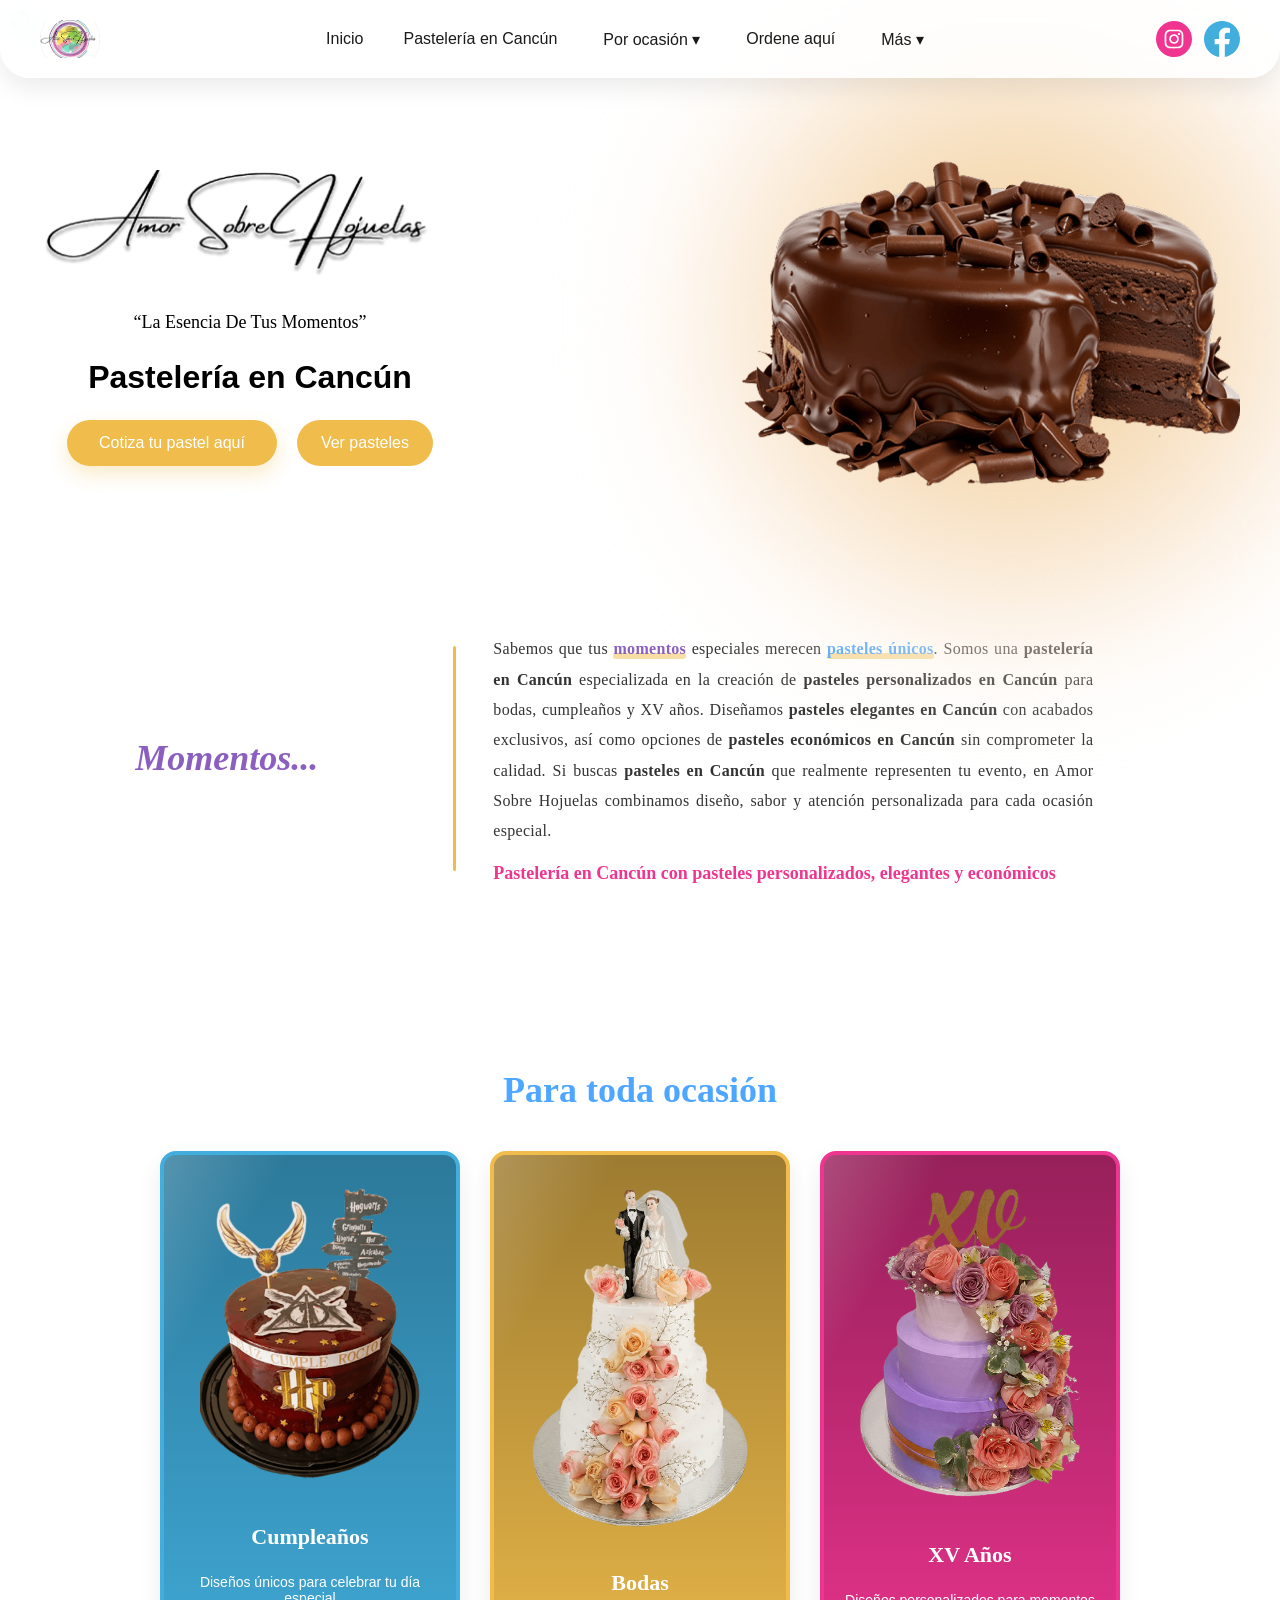
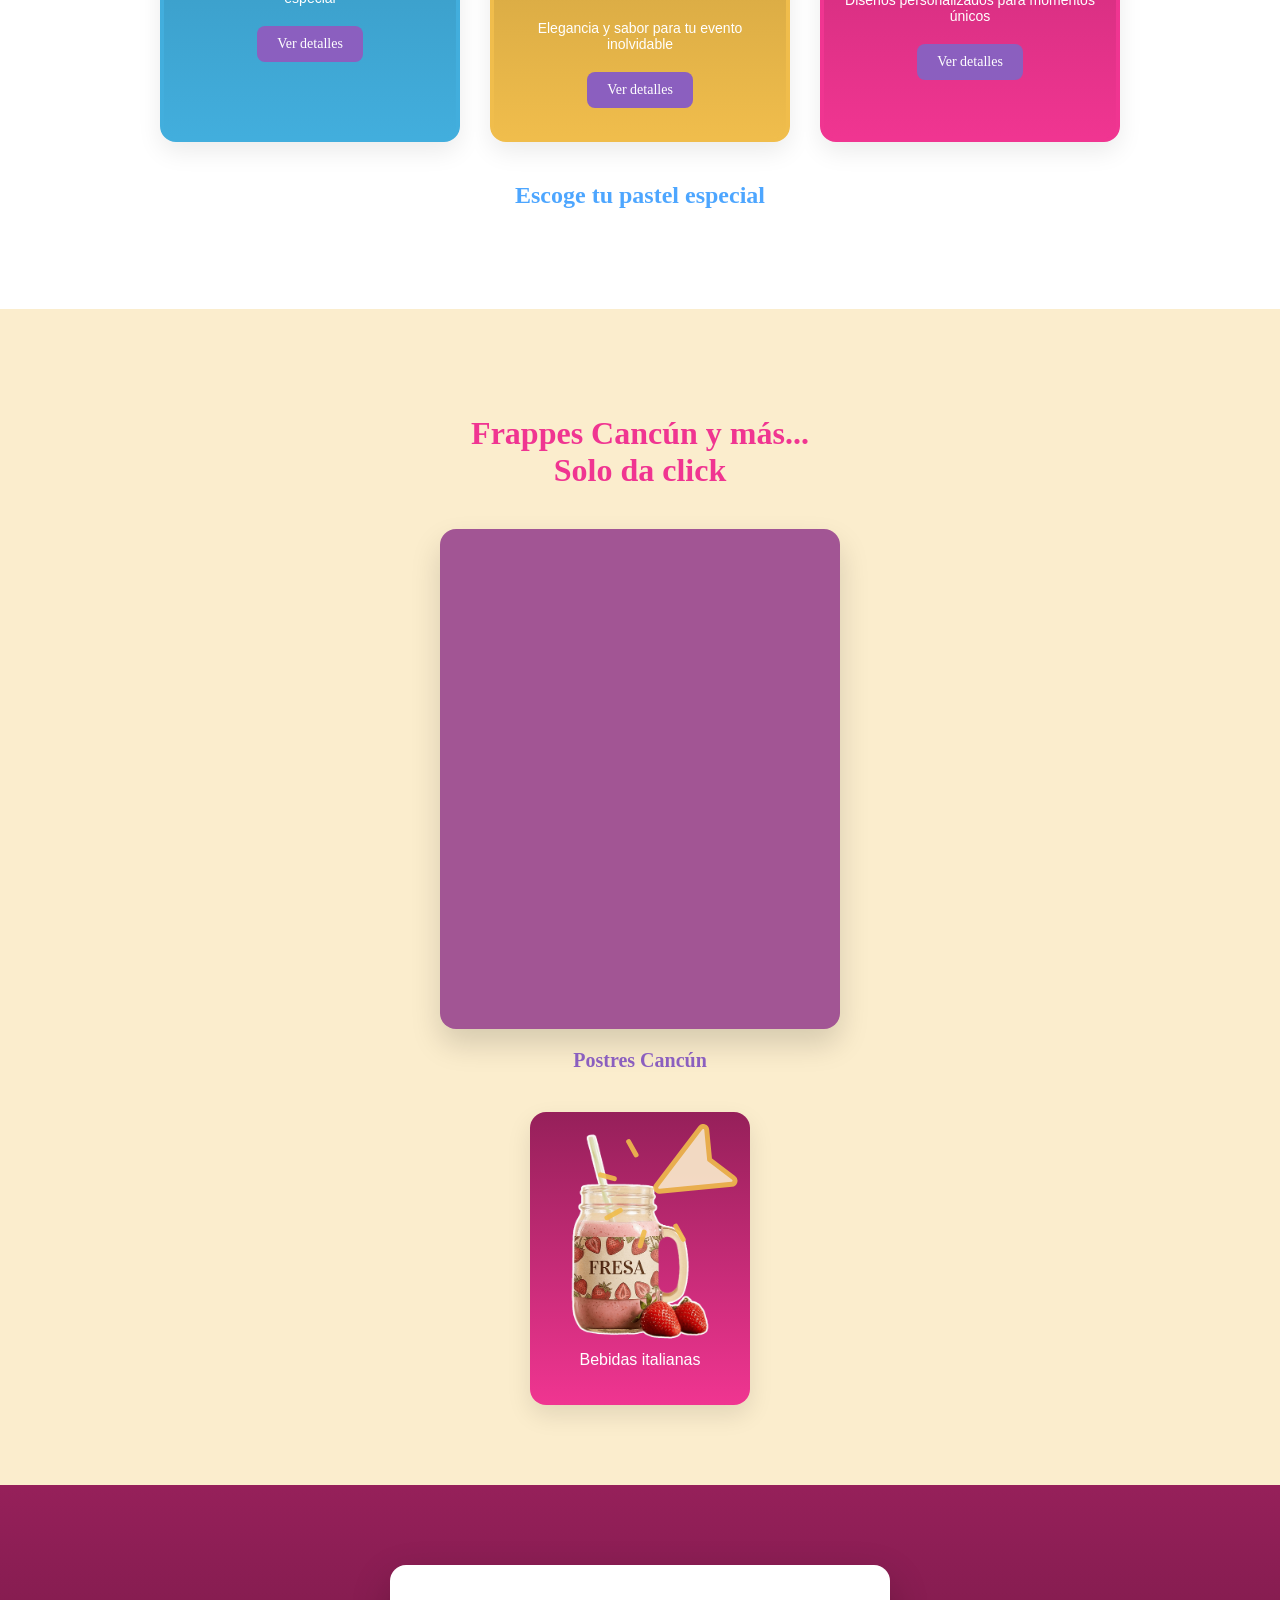
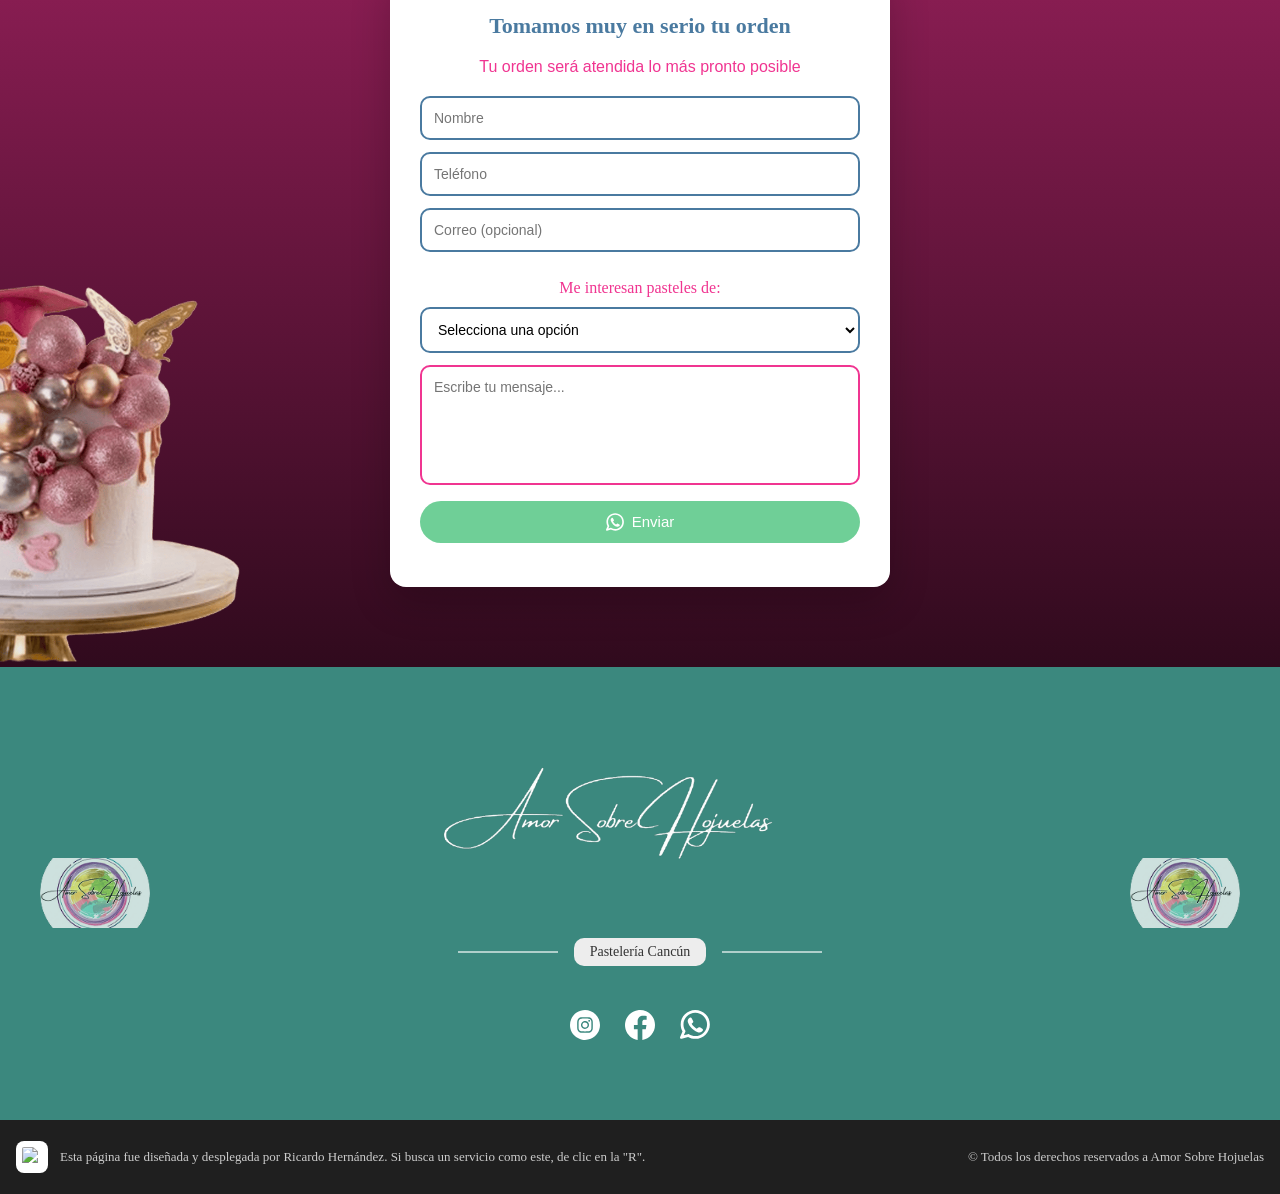
==== index.html @ a203a6f5 "mejoras SEO" ====
<!DOCTYPE html>
<html lang="es">
<head>
  <meta charset="UTF-8">
  <meta name="viewport" content="width=device-width, initial-scale=1.0">

  <!-- SEO -->
  <title>Pastelería en Cancún | Amor Sobre Hojuelas</title>
  <meta name="description" content="Pastelería en Cancún especializada en pasteles personalizados, elegantes y económicos. Ordena tu pastel por WhatsApp fácil y rápido.">

<script type="application/ld+json">
{
  "@context": "https://schema.org",
  "@type": "Bakery",
  "name": "Amor Sobre Hojuelas",
  "image": "https://pasteleriacancun.com/assets/img/logo.png",
  "url": "https://pasteleriacancun.com",
  "telephone": "+529988446518",
  "address": {
    "@type": "PostalAddress",
    "addressLocality": "Cancún",
    "addressRegion": "Quintana Roo",
    "addressCountry": "MX"
  }
}
</script>

  <meta name="keywords" content="pastelería cancún, pasteles cancún, pasteles personalizados cancún, pasteles para bodas cancún">

<meta name="author" content="Amor Sobre Hojuelas">

<meta name="viewport" content="width=device-width, initial-scale=1.0">

  <!-- Open Graph -->
  <meta property="og:title" content="Pastelería en Cancún | Amor Sobre Hojuelas">
  <meta property="og:description" content="Pasteles personalizados en Cancún para cualquier ocasión.">
  <meta property="og:image" content="https://pasteleriacancun.com/assets/img/pastelChocolateHero.png">
  <meta property="og:type" content="website">

  <!-- Favicon -->
<!-- FAVICON PRO SEO -->

<link rel="icon" href="/favicon_io/favicon.ico" sizes="any">

<link rel="icon" type="image/png" sizes="32x32" href="/favicon_io/favicon-32x32.png">
<link rel="icon" type="image/png" sizes="16x16" href="/favicon_io/favicon-16x16.png">

<link rel="apple-touch-icon" sizes="180x180" href="/favicon_io/apple-touch-icon.png">

<link rel="manifest" href="/favicon_io/site.webmanifest">

<!-- EXTRA COMPATIBILIDAD -->
<link rel="shortcut icon" href="/favicon_io/favicon.ico">

  <!-- CSS -->
  <link rel="stylesheet" href="css/main.css">

</head>

<body>

<header class="navbar">

  <div class="nav-container">

    <!-- Logo -->
    <div class="logo">
      <a href="index.html">
        <img src="assets/img/logo.png" alt="Pastelería Amor Sobre Hojuelas">
      </a>
    </div>

    <!-- Links -->
    <nav class="nav-links">

      <a href="index.html">Inicio</a>

      <!-- 🔥 NUEVO LINK SEO -->
      <a href="/pasteleria-cancun.html" class="seo-link">
        Pastelería en Cancún
      </a>

      <!-- Dropdown 1 -->
      <div class="dropdown">
        <button class="dropdown-toggle">Por ocasión ▾</button>

        <div class="dropdown-menu">
          <a href="/bodas.html">Boda</a>
          <a href="/cumpleaños.html">Cumpleaños</a>
          <a href="/xv.html">XV años</a>
        </div>
      </div>

      <a href="index.html#contacto">Ordene aquí</a>

      <!-- Dropdown 2 -->
      <div class="dropdown">
        <button class="dropdown-toggle">Más ▾</button>

        <div class="dropdown-menu">
          <a href="/postres.html">Postres</a>
          <a href="/bebidas.html">Bebidas italianas</a>
        </div>
      </div>

    </nav>

    <!-- Redes -->
    <div class="social">
      <img src="assets/icons/instagram.svg" alt="Instagram">
      <a href="https://www.facebook.com/pastelesamorsobrehojuelas/">
        <img src="assets/icons/facebook.svg" alt="Facebook">
      </a>
    </div>

    <!-- Botón hamburguesa -->
    <div class="menu-toggle">
      <img src="assets/icons/hamburguer.svg" alt="Menú">
    </div>

  </div>

</header>

<!--SECCION HERO-->

<!-- SECCION HERO -->

<section class="hero">

  <div class="hero-container">

    <!-- TEXTO -->
    <div class="hero-text animate-text">

      <img 
        src="assets/img/titulo.png" 
        alt="Amor Sobre Hojuelas" 
        class="hero-logo"
      >

      <p class="hero-quote">“La Esencia De Tus Momentos”</p>

      <h1>Pastelería en Cancún</h1>

      <div class="hero-buttons animate-buttons">
        <a href="#contacto" class="btn primary">Cotiza tu pastel aquí</a>
        <a href="#ocasiones" class="btn secondary">Ver pasteles</a>
      </div>

      

    </div>

    <!-- IMAGEN -->
    <div class="hero-image">

      <!-- GLOW -->
      <div class="cake-glow animate-glow"></div>

      <!-- PASTEL -->
      <img 
        src="assets/img/pastelChocolateHero.png" 
        alt="Pastel de chocolate personalizado en Cancún"
        class="animate-cake"
      >

    </div>

  </div>

</section>


<!-- SECCION MOMENTOS -->
<section class="momentos">

  <div class="momentos-container">

    <!-- IZQUIERDA -->
    <div class="momentos-left">
      <h2 class="momentos-title">Momentos...</h2>
    </div>

    <div class="momentos-divider"></div>

    <!-- DERECHA -->
<div class="momentos-right">

  <p class="momentos-text">
    Sabemos que tus 
    <span class="highlight purple">momentos</span> 
    especiales merecen 
    <span class="highlight blue">pasteles únicos</span>.

    Somos una <strong>pastelería en Cancún</strong> especializada en la creación de 
    <strong>pasteles personalizados en Cancún</strong> para bodas, cumpleaños y XV años. 
    Diseñamos <strong>pasteles elegantes en Cancún</strong> con acabados exclusivos, así como 
    opciones de <strong>pasteles económicos en Cancún</strong> sin comprometer la calidad.

    Si buscas <strong>pasteles en Cancún</strong> que realmente representen tu evento, 
    en Amor Sobre Hojuelas combinamos diseño, sabor y atención personalizada 
    para cada ocasión especial.
  </p>

  <!-- 🔥 SEO FUERTE -->
  <h2 class="seo-h2">
    Pastelería en Cancún con pasteles personalizados, elegantes y económicos
  </h2>

  <!-- 🔥 SEO OCULTO (refuerzo semántico) -->
  <h2 class="seo-hidden">
    Pasteles en Cancún, pastelería en Cancún, pasteles personalizados Cancún, pasteles elegantes Cancún, pasteles económicos Cancún
  </h2>

</div>

  </div>

</section>

<!--CARDS OCASIONES-->

<section class="ocasiones" id="ocasiones">

  <div class="ocasiones-container">

    <h2 class="ocasiones-title reveal">
      Para toda ocasión
    </h2>

    <div class="ocasiones-cards">

      <!-- CUMPLEAÑOS -->
      <div class="card card-cumple reveal"
           onclick="location.href='/cumpleaños.html'">

        <img src="assets/img/cumpleaños_portada (1).png" alt="Pasteles de cumpleaños en Cancún">

        <h3>Cumpleaños</h3>

        <p>
          Diseños únicos para celebrar tu día especial
          <span class="seo-hidden">Pasteles de cumpleaños en Cancún</span>
        </p>

        <a href="/cumpleaños.html" class="btn-card">Ver detalles</a>
      </div>

      <!-- BODAS -->
      <div class="card card-bodas reveal"
           onclick="location.href='/bodas.html'">

        <img src="assets/img/bodas_portada (1).png" alt="Pasteles de bodas en Cancún">

        <h3>Bodas</h3>

        <p>
          Elegancia y sabor para tu evento inolvidable
          <span class="seo-hidden">Pasteles de bodas en Cancún</span>
        </p>

        <a href="/bodas.html" class="btn-card">Ver detalles</a>
      </div>

      <!-- XV -->
      <div class="card card-xv reveal"
           onclick="location.href='/xv.html'">

        <img src="assets/img/xvaños_portada (1).png" alt="Pasteles de XV años en Cancún">

        <h3>XV Años</h3>

        <p>
          Diseños personalizados para momentos únicos
          <span class="seo-hidden">Pasteles de XV años en Cancún</span>
        </p>

        <a href="/xv.html" class="btn-card">Ver detalles</a>
      </div>

    </div>

    <h2 class="ocasiones-bottom reveal">
      Escoge tu pastel especial
    </h2>

  </div>

</section>

<!--VIDEO FRAPPE Y BOTON BEBIDAS-->

<section class="frappes">

  <div class="frappes-container">

    <!-- TITULO -->
    <h2 class="frappes-title reveal">
      Frappes Cancún y más... <br>
      <span>Solo da click</span>
    </h2>

    <div class="frappes-content">

      <!-- VIDEO -->
     <div class="frappes-video reveal" 
     onclick="window.open('https://wa.me/529988446518?text=Hola,%20me%20gustaría%20saber%20el%20precio%20y%20la%20variedad%20de%20frappes','_blank')">

  <video 
    src="assets/video/frappe.mp4" 
    muted 
    loop 
    autoplay 
    playsinline
  ></video>

</div>

        <!-- ICON CLICK -->
        <img src="assets/icons/click1.svg" class="video-icon" alt="click">

      </div>

      <!-- LADO DERECHO -->
      <div class="frappes-side">

        <h3 class="frappes-subtitle reveal">
          Postres Cancún
        </h3>

        <!-- CARD BEBIDA -->
        <a href="bebidas.html" class="frappes-card reveal">

          <img src="assets/img/fresa 1 (1).png" alt="Bebidas italianas en Cancún">

          <p>Bebidas italianas</p>

          <!-- ICON -->
          <img src="assets/icons/click2.svg" class="card-icon" alt="click">

        </a>

      </div>

    </div>

  </div>

</section>

<!-- FORMULARIO DE CONTACTO -->

<section class="contacto" id="contacto">

  <img src="assets/img/pastelFormulario.png" class="contacto-bg-left" alt="">

  <div class="contacto-container">

    <h2 class="contacto-title">
      Tomamos muy en serio tu orden
    </h2>

    <p class="contacto-sub">
      Tu orden será atendida lo más pronto posible
    </p>

    <form id="formulario">

      <input type="text" id="nombre" placeholder="Nombre" required>
      <input type="tel" id="telefono" placeholder="Teléfono" required>
      <input type="email" id="correo" placeholder="Correo (opcional)">

      <p class="form-label">Me interesan pasteles de:</p>

      <!-- 🔥 COMBOBOX -->
      <select id="tipo" class="select-tipo" required>
        <option value="">Selecciona una opción</option>
        <option value="Bodas">Bodas</option>
        <option value="Cumpleaños">Cumpleaños</option>
        <option value="XV años">XV años</option>
        <option value="Otros">Otros</option>
      </select>

      <textarea id="mensaje" placeholder="Escribe tu mensaje..."></textarea>

      <!-- BOTON -->
      <button type="button" class="btn-whatsapp" onclick="enviarWhatsApp()">
        <img src="assets/icons/whatsapp.svg" alt="">
        <span class="btn-text">Enviar</span>
      </button>

      <p id="form-status" class="form-status"></p>

    </form>

  </div>

</section>
<footer class="footer">

  <div class="footer-container">

    <!-- LOGO IZQUIERDA -->
    <img src="assets/img/logo.png" class="footer-logo left" alt="logo">

    <!-- CENTRO -->
    <div class="footer-center">

      <!-- LOGO TEXTO -->
      <img src="assets/img/logofooter (1).png" class="footer-brand" alt="Amor Sobre Hojuelas">

      <!-- DIVIDER -->
      <div class="footer-divider">
        <span></span>
        <p>Pastelería Cancún</p>
        <span></span>
      </div>

      <!-- REDES -->
      <div class="footer-social">

        <a href="#">
          <img src="assets/icons/instagram_footer.svg" alt="Instagram">
        </a>

         <a href="https://www.facebook.com/pastelesamorsobrehojuelas/">
          <img src="assets/icons/facebook_footer.svg" alt="Facebook">
        </a>

        <a href="#">
          <img src="assets/icons/whatsapp.svg" alt="WhatsApp">
        </a>

      </div>

    </div>

    <!-- LOGO DERECHA -->
    <img src="assets/img/logo.png" class="footer-logo right" alt="logo">

  </div>

  <!-- BOTTOM -->
  <div class="footer-bottom">

    <a href="https://ricardo-c-v.netlify.app/" class="footer-copy-left">

      <!-- SVG R -->
      <img src="assets/icons/r.svg" class="footer-r" alt="R">

      <p>
        Esta página fue diseñada y desplegada por Ricardo Hernández.
        Si busca un servicio como este, de clic en la "R".
      </p>

    </a>

    <p class="footer-copy-right">
      © Todos los derechos reservados a Amor Sobre Hojuelas
    </p>

  </div>

</footer>




<script src="js/main.js"></script>
</body>
</html>
---- css/main.css ----
@import url("navbar.css");
@import url("hero.css");
@import url("global.css");
@import url("momentos.css");
@import url("ocasiones.css");
@import url("frappes.css");
@import url("formulario.css");
@import url("footer.css");
@import url("bodas.css");
@import url("bodasinfo.css");
@import url("bodas_galeria.css");
@import url("bebidas.css");
@import url("fresa.css");
@import url("maracuya.css");
@import url("manzana.css");
@import url("frutos_rojos.css");
@import url("postres.css");
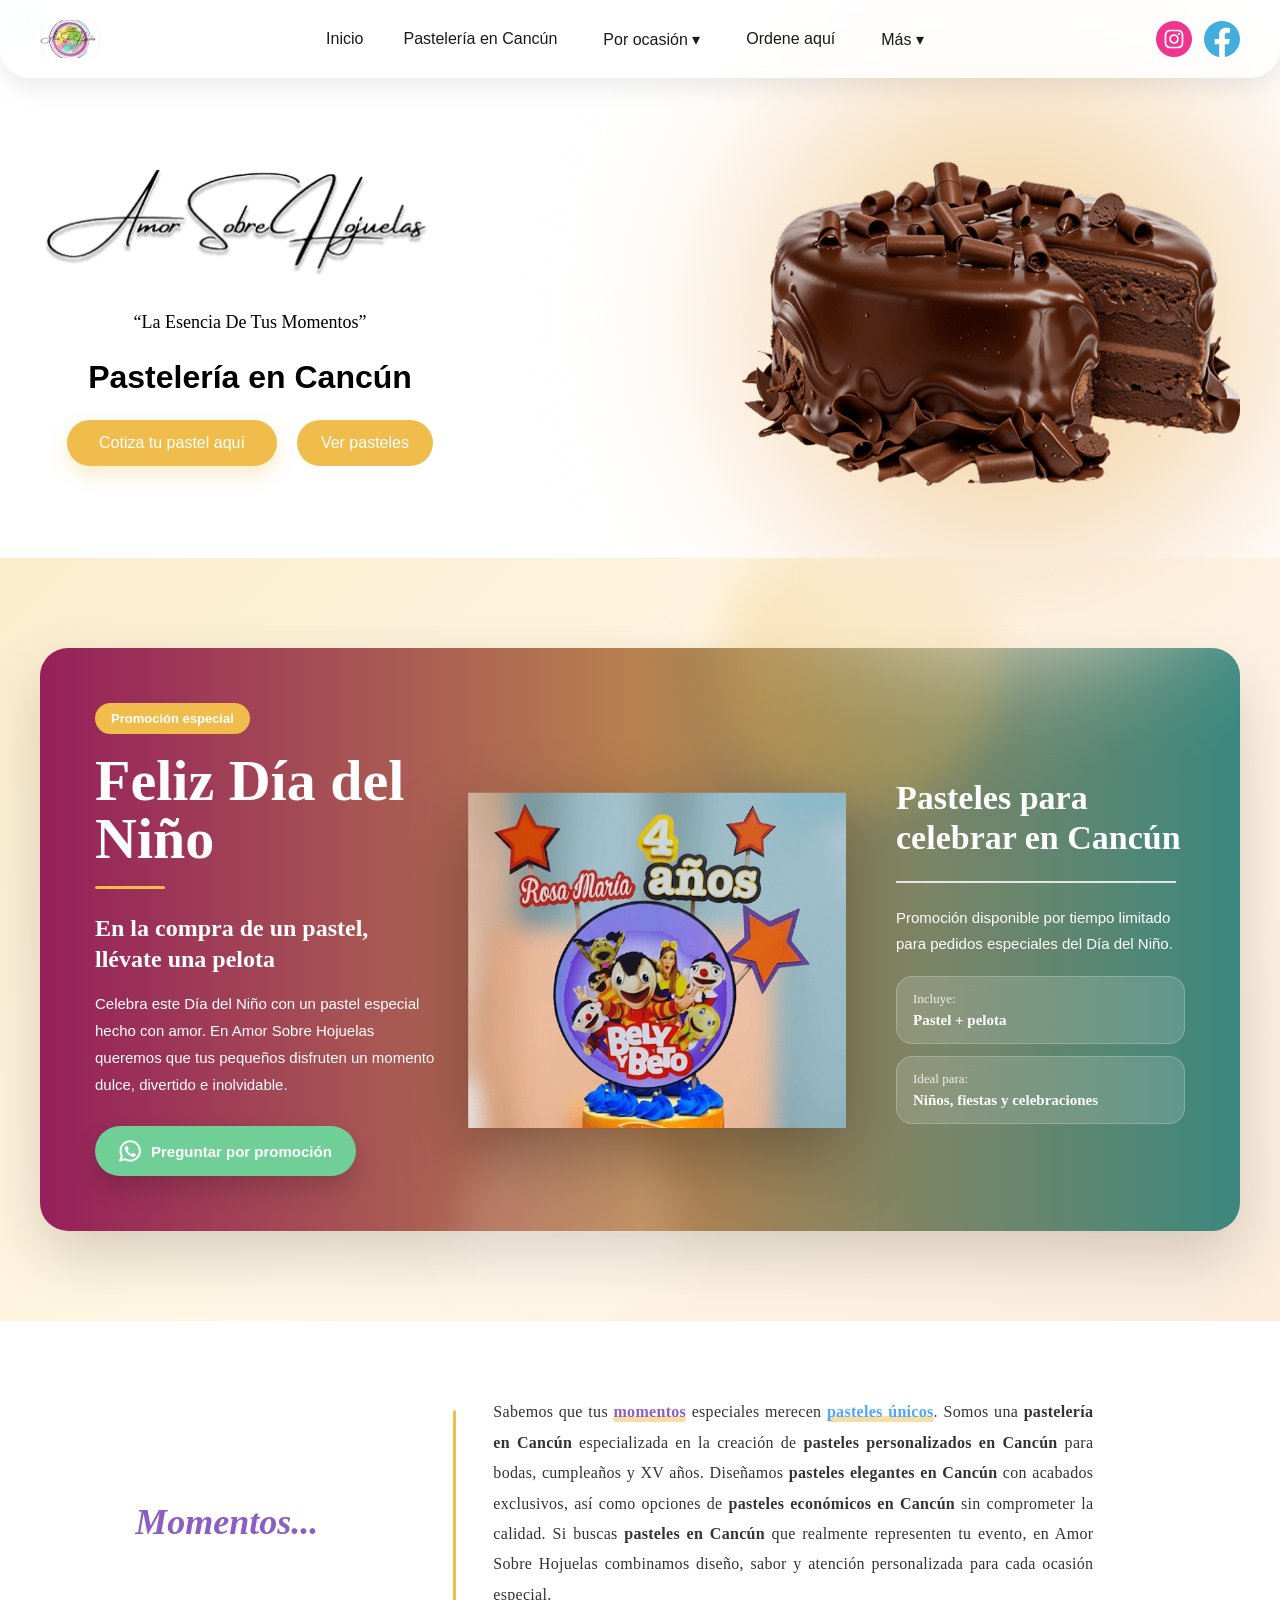
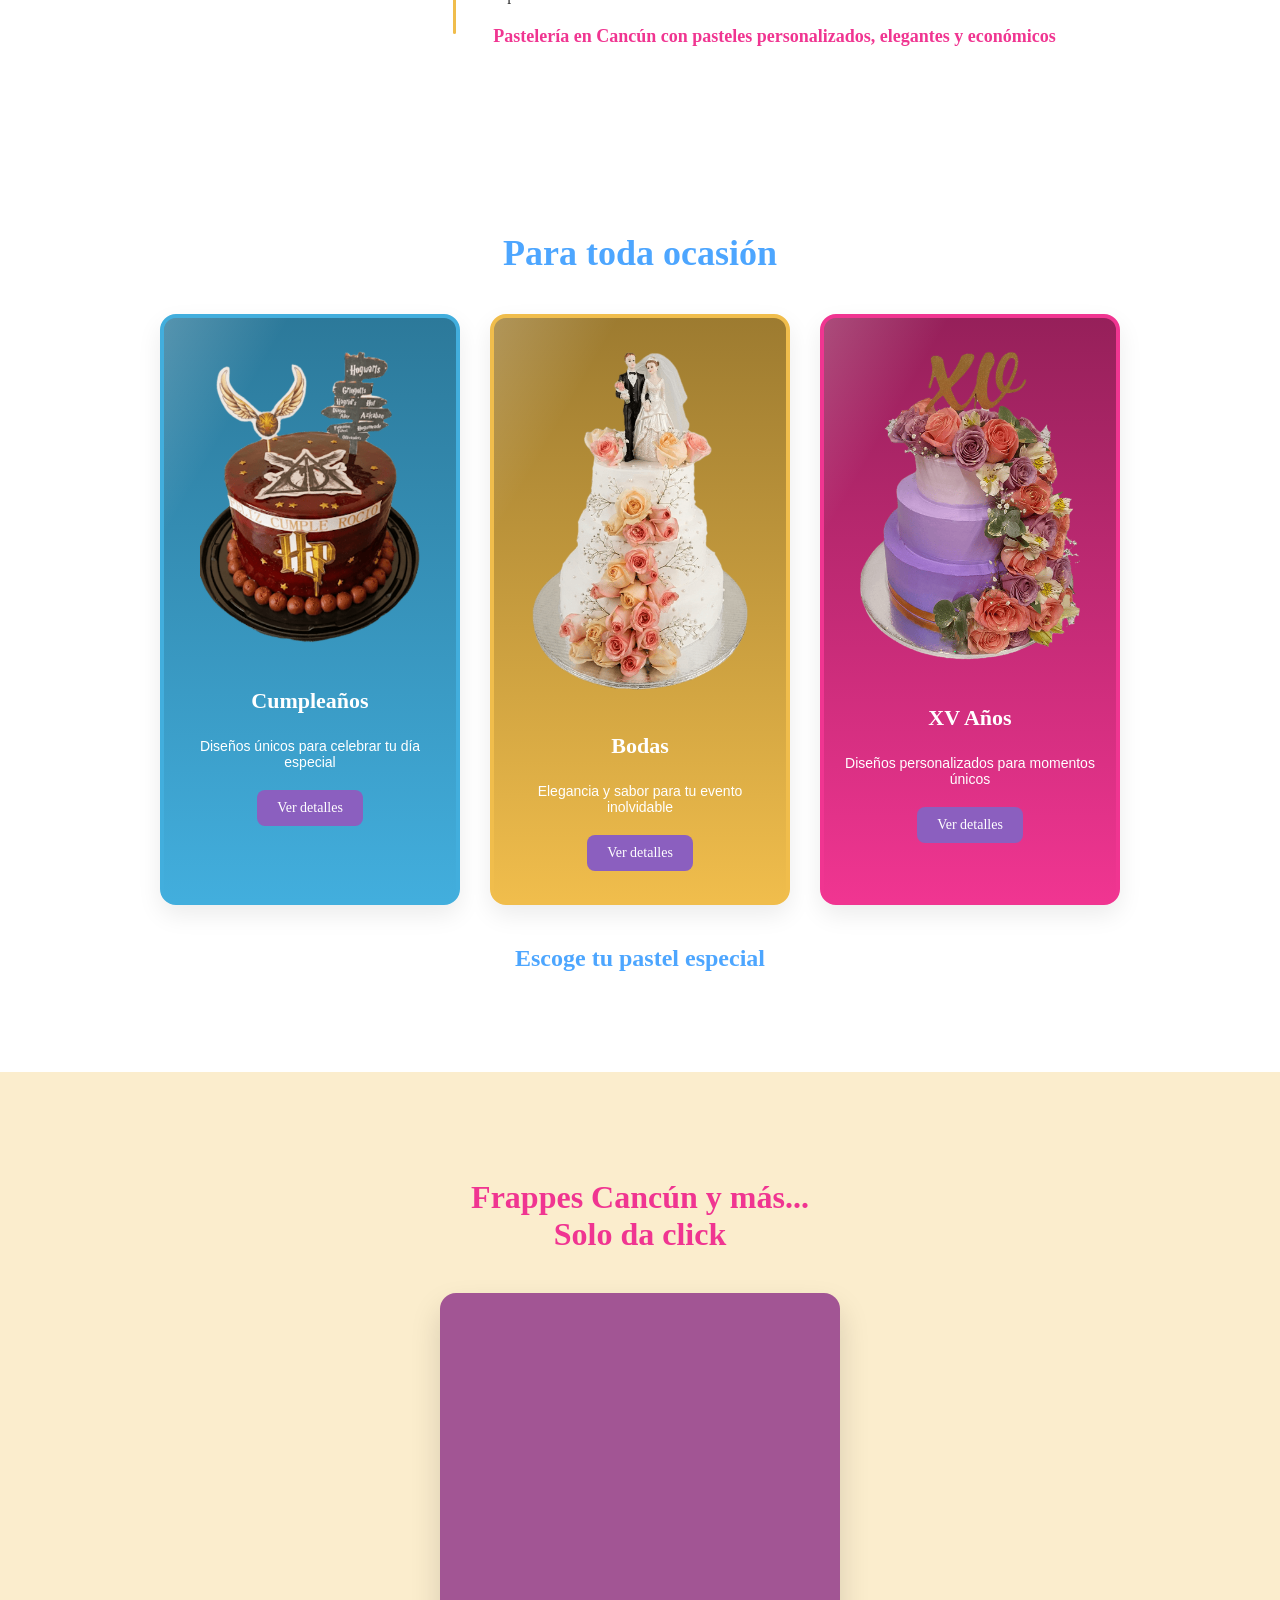
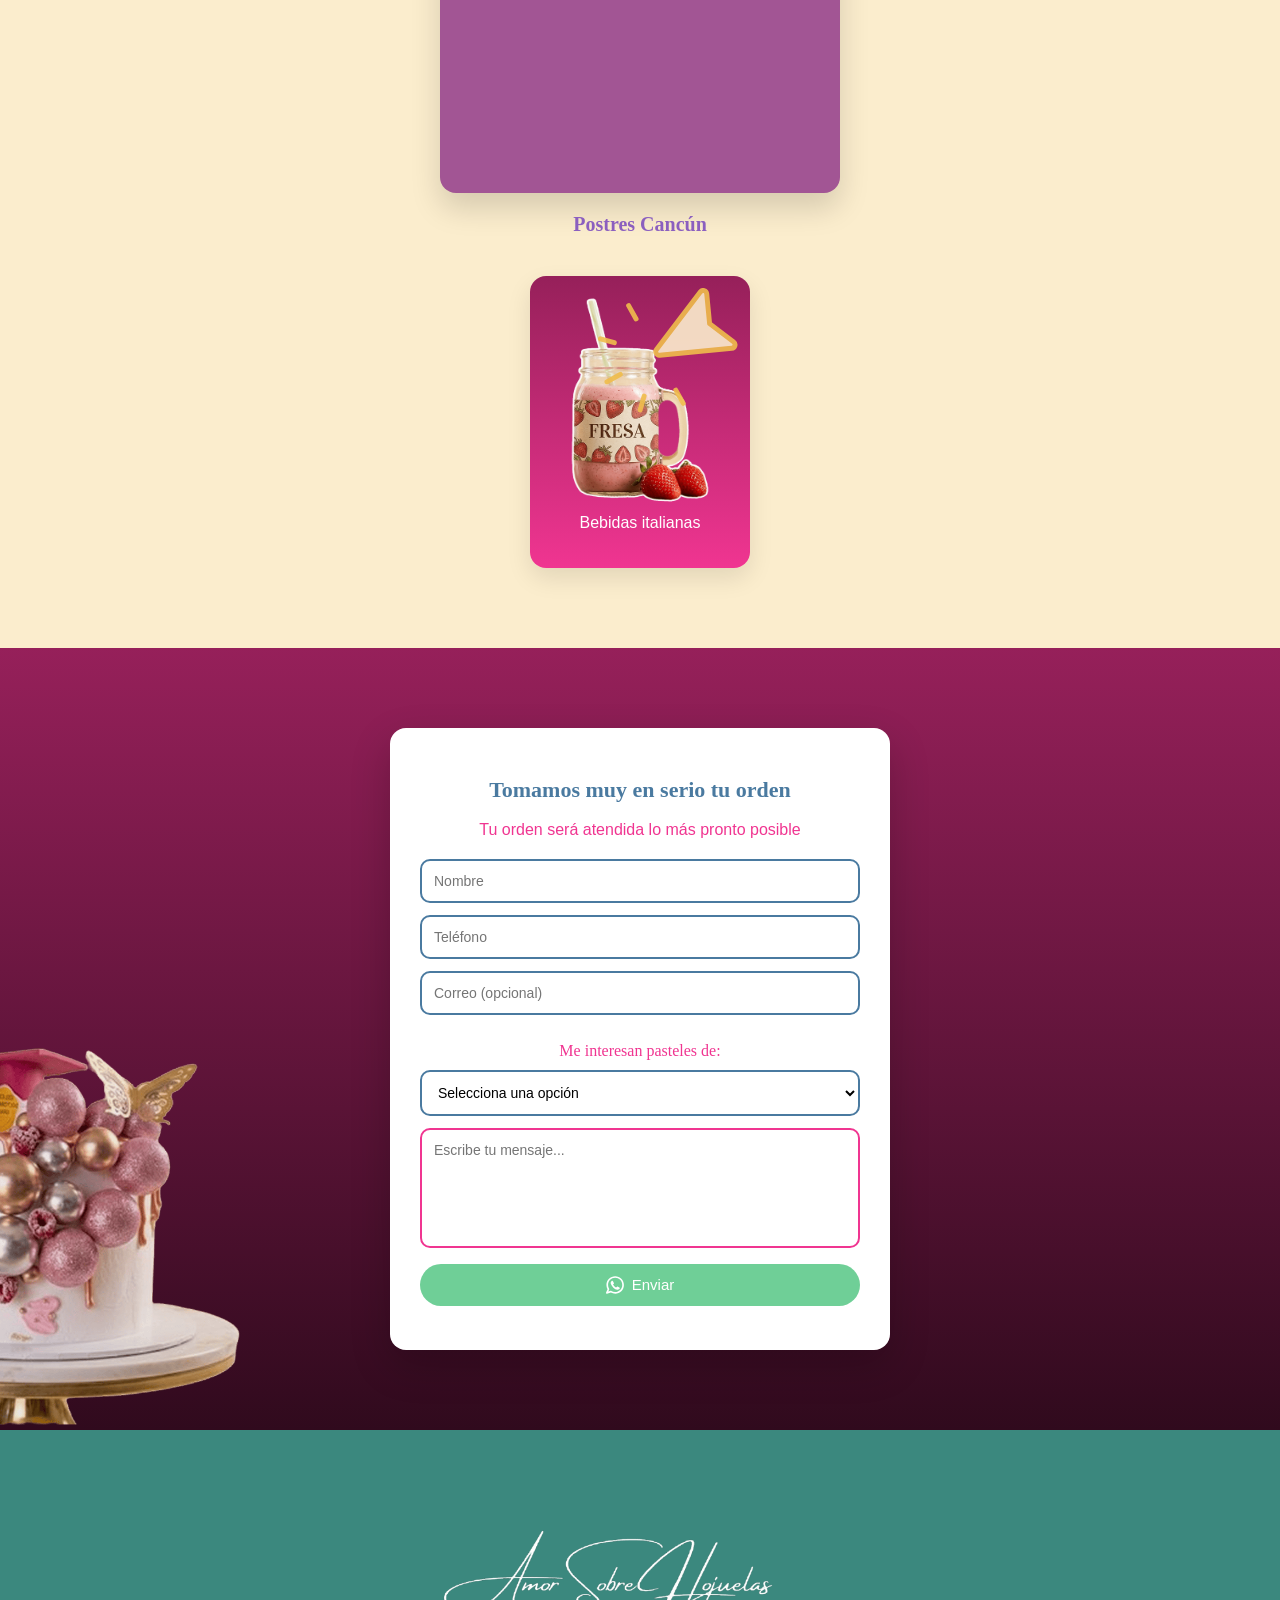
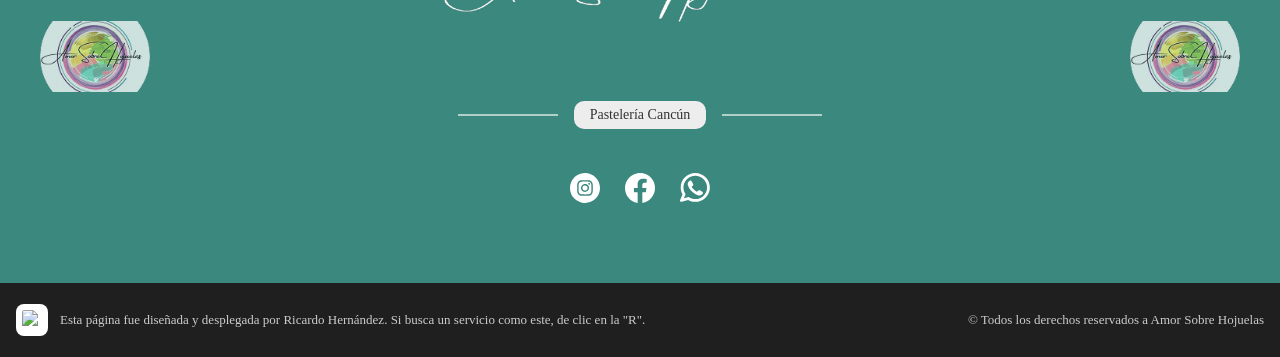
==== commit ab81dad5: "dia del niño" ====
--- a/index.html
+++ b/index.html
@@ -1,8 +1,19 @@
 <!DOCTYPE html>
 <html lang="es">
 <head>
+
   <meta charset="UTF-8">
   <meta name="viewport" content="width=device-width, initial-scale=1.0">
+
+  <!-- Google tag (gtag.js) -->
+<script async src="https://www.googletagmanager.com/gtag/js?id=AW-18062191485"></script>
+<script>
+  window.dataLayer = window.dataLayer || [];
+  function gtag(){dataLayer.push(arguments);}
+  gtag('js', new Date());
+
+  gtag('config', 'AW-18062191485');
+</script>
 
   <!-- SEO -->
   <title>Pastelería en Cancún | Amor Sobre Hojuelas</title>
@@ -171,6 +182,78 @@
 
 </section>
 
+<!-- SECCION DIA DEL NIÑO -->
+<section class="promo-nino">
+
+  <div class="promo-nino-container">
+
+    <!-- TEXTO IZQUIERDA -->
+    <div class="promo-nino-text">
+
+      <span class="promo-tag">Promoción especial</span>
+
+      <h2>
+        Feliz Día del Niño
+      </h2>
+
+      <div class="promo-line"></div>
+
+      <h3>
+        En la compra de un pastel, llévate una pelota
+      </h3>
+
+      <p>
+        Celebra este Día del Niño con un pastel especial hecho con amor. 
+        En Amor Sobre Hojuelas queremos que tus pequeños disfruten un momento dulce, 
+        divertido e inolvidable.
+      </p>
+
+      <a 
+        href="https://wa.me/529988446518?text=Hola%2C%20me%20interesa%20la%20promoci%C3%B3n%20del%20D%C3%ADa%20del%20Ni%C3%B1o%20de%20pastel%20con%20pelota.%20%C2%BFMe%20pueden%20dar%20m%C3%A1s%20informaci%C3%B3n%20y%20decirme%20d%C3%B3nde%20se%20encuentran%3F"
+        target="_blank"
+        class="promo-btn"
+      >
+        <img src="assets/icons/whatsapp.svg" alt="WhatsApp">
+        Preguntar por promoción
+      </a>
+
+    </div>
+
+    <!-- IMAGEN CENTRO -->
+    <div class="promo-nino-img">
+      <img 
+        src="assets/img/cumpleaños_galeria4 (1).png" 
+        alt="Pastel personalizado para Día del Niño en Cancún"
+      >
+    </div>
+
+    <!-- INFO DERECHA -->
+    <div class="promo-nino-info">
+
+      <h3>
+        Pasteles para celebrar en Cancún
+      </h3>
+
+      <p>
+        Promoción disponible por tiempo limitado para pedidos especiales del Día del Niño.
+      </p>
+
+      <div class="promo-mini-card">
+        <span>Incluye:</span>
+        <strong>Pastel + pelota</strong>
+      </div>
+
+      <div class="promo-mini-card">
+        <span>Ideal para:</span>
+        <strong>Niños, fiestas y celebraciones</strong>
+      </div>
+
+    </div>
+
+  </div>
+
+</section>
+
 
 <!-- SECCION MOMENTOS -->
 <section class="momentos">
--- a/css/main.css
+++ b/css/main.css
@@ -15,3 +15,4 @@
 @import url("manzana.css");
 @import url("frutos_rojos.css");
 @import url("postres.css");
+@import url("diaDelNiño.css");
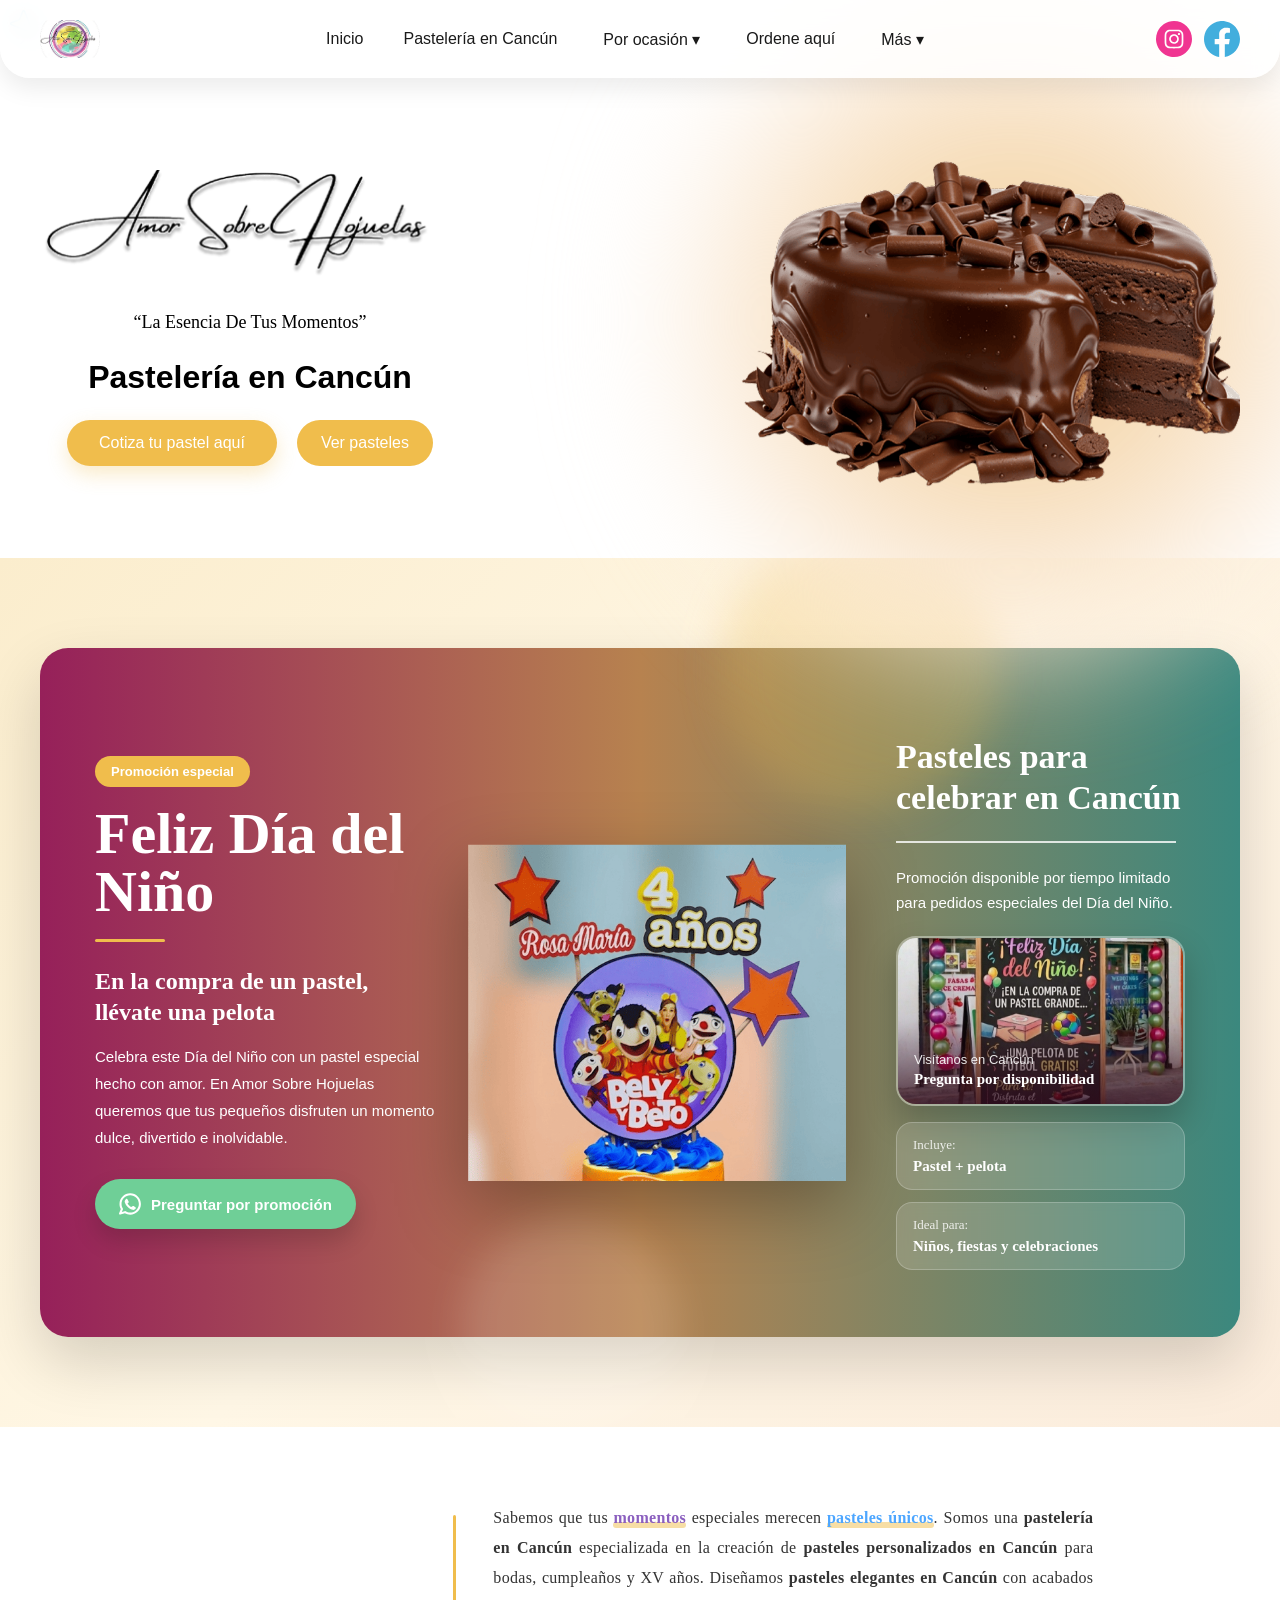
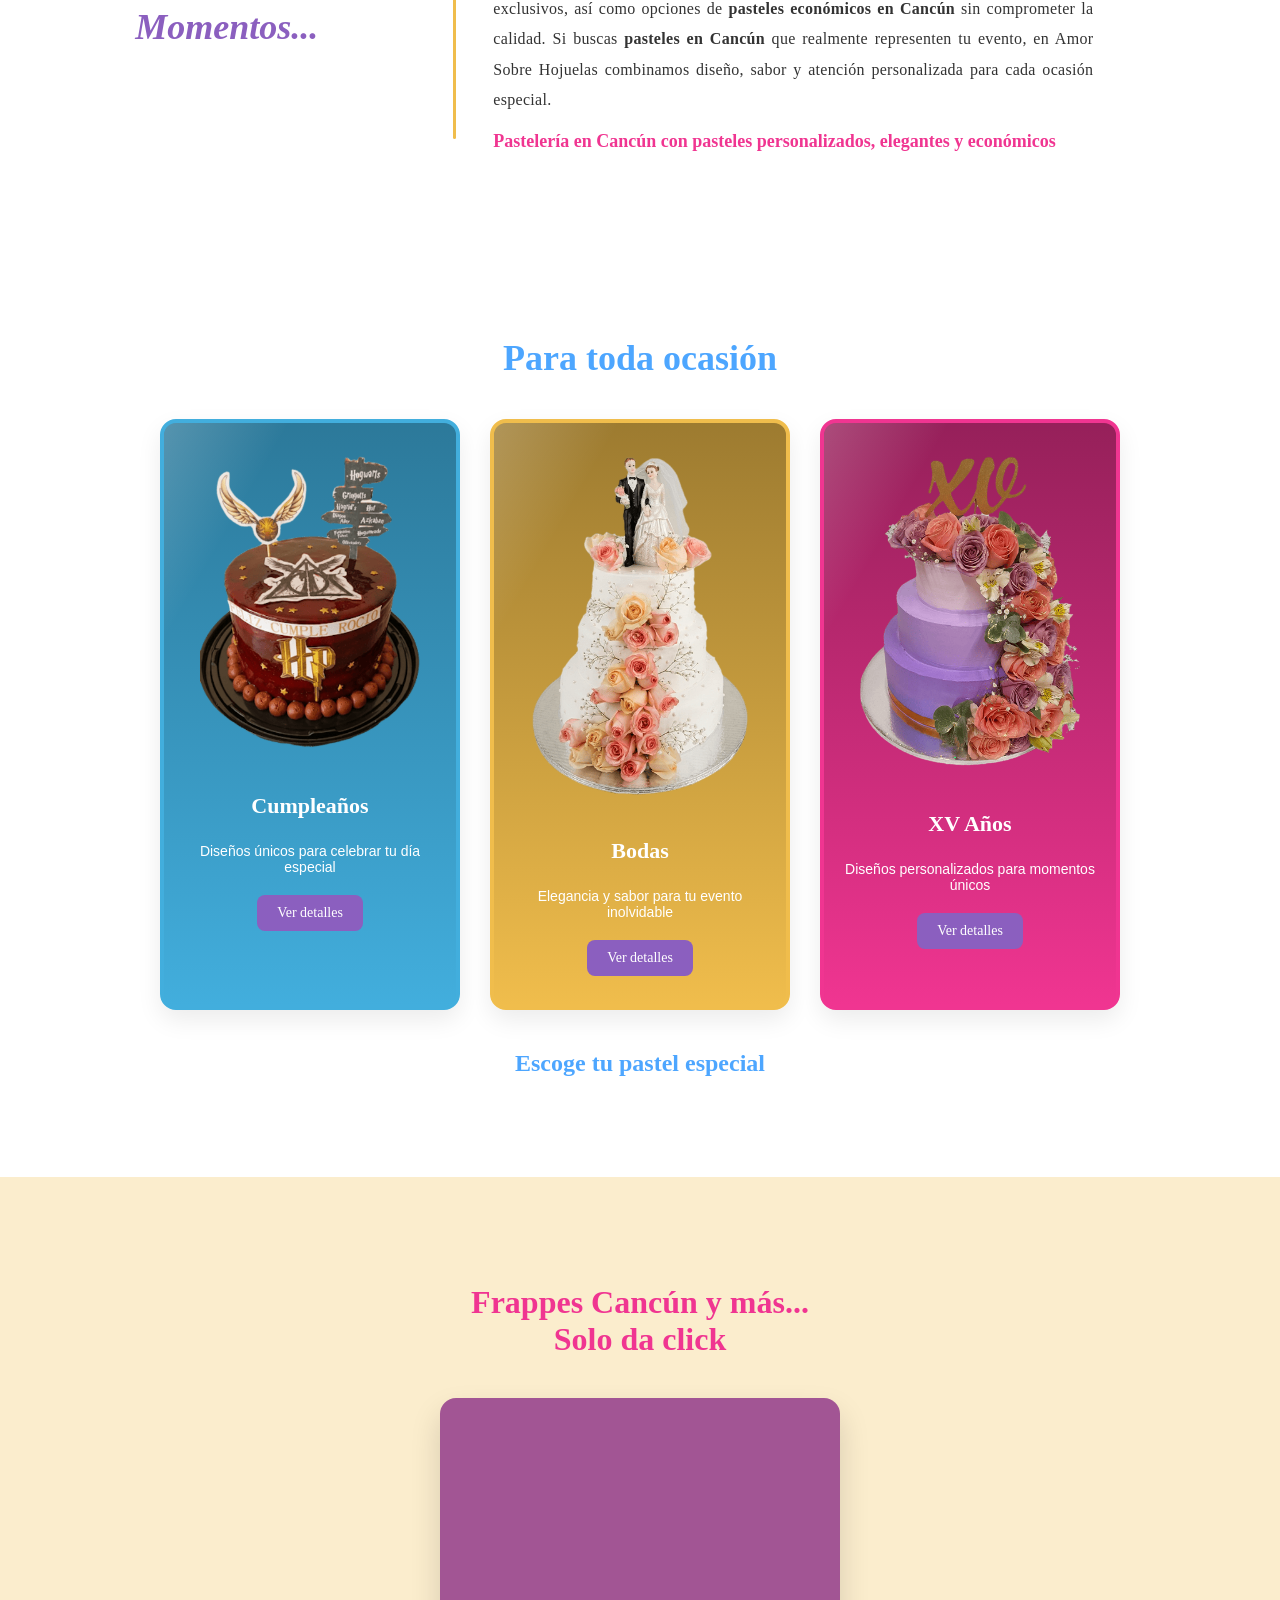
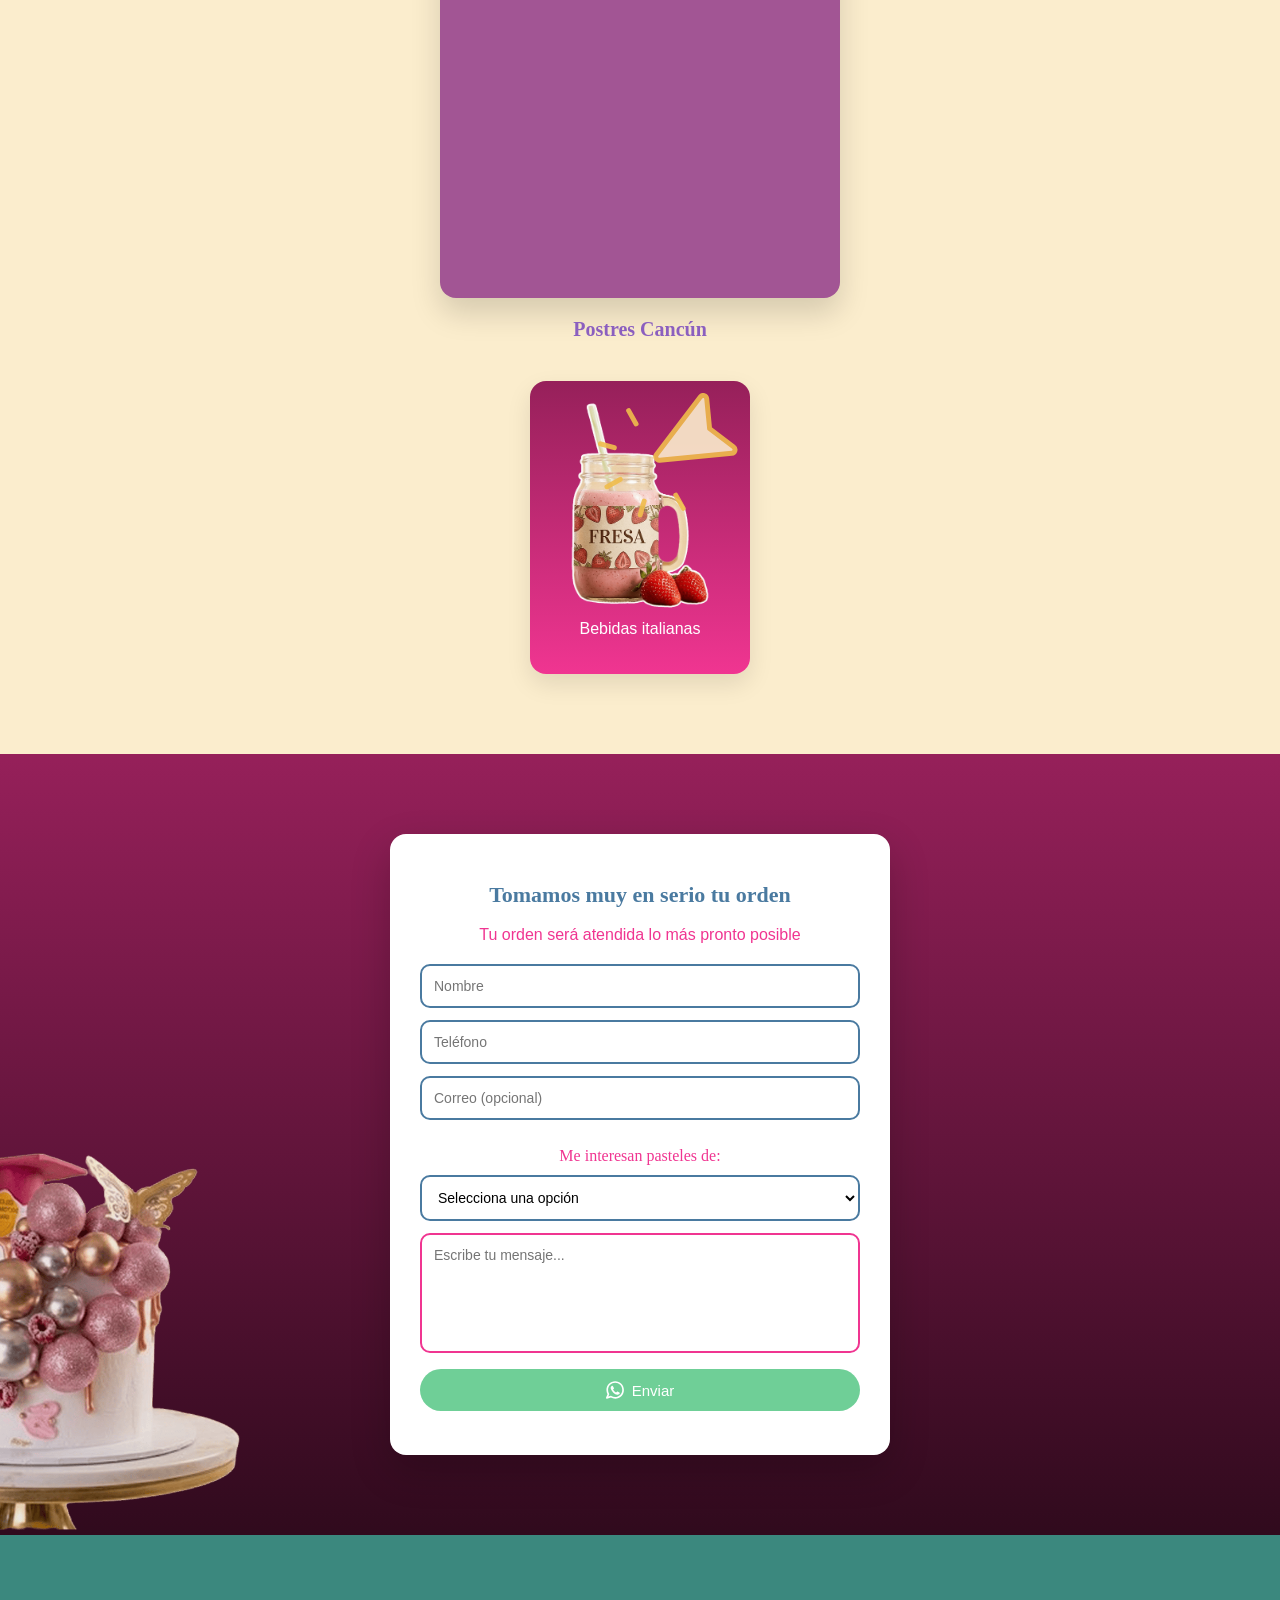
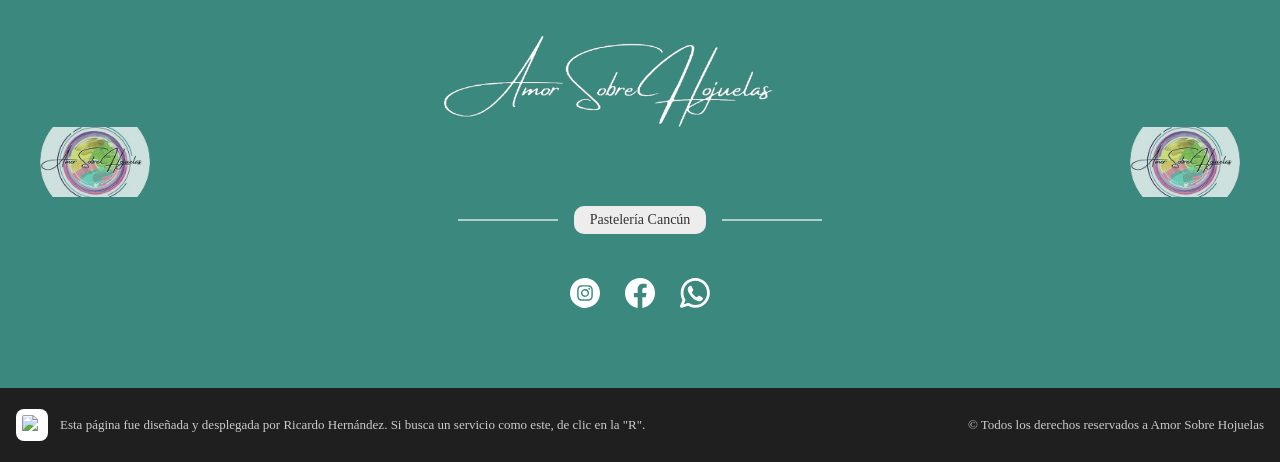
==== commit 4172d4b0: "dia del niño" ====
--- a/index.html
+++ b/index.html
@@ -238,6 +238,19 @@
         Promoción disponible por tiempo limitado para pedidos especiales del Día del Niño.
       </p>
 
+      <!-- FOTO DEL LOCAL -->
+      <div class="promo-local-card">
+        <img 
+          src="assets/img/ninopastelgratis.jpeg" 
+          alt="Local de Amor Sobre Hojuelas en Cancún"
+        >
+
+        <div class="promo-local-overlay">
+          <span>Visítanos en Cancún</span>
+          <strong>Pregunta por disponibilidad</strong>
+        </div>
+      </div>
+
       <div class="promo-mini-card">
         <span>Incluye:</span>
         <strong>Pastel + pelota</strong>
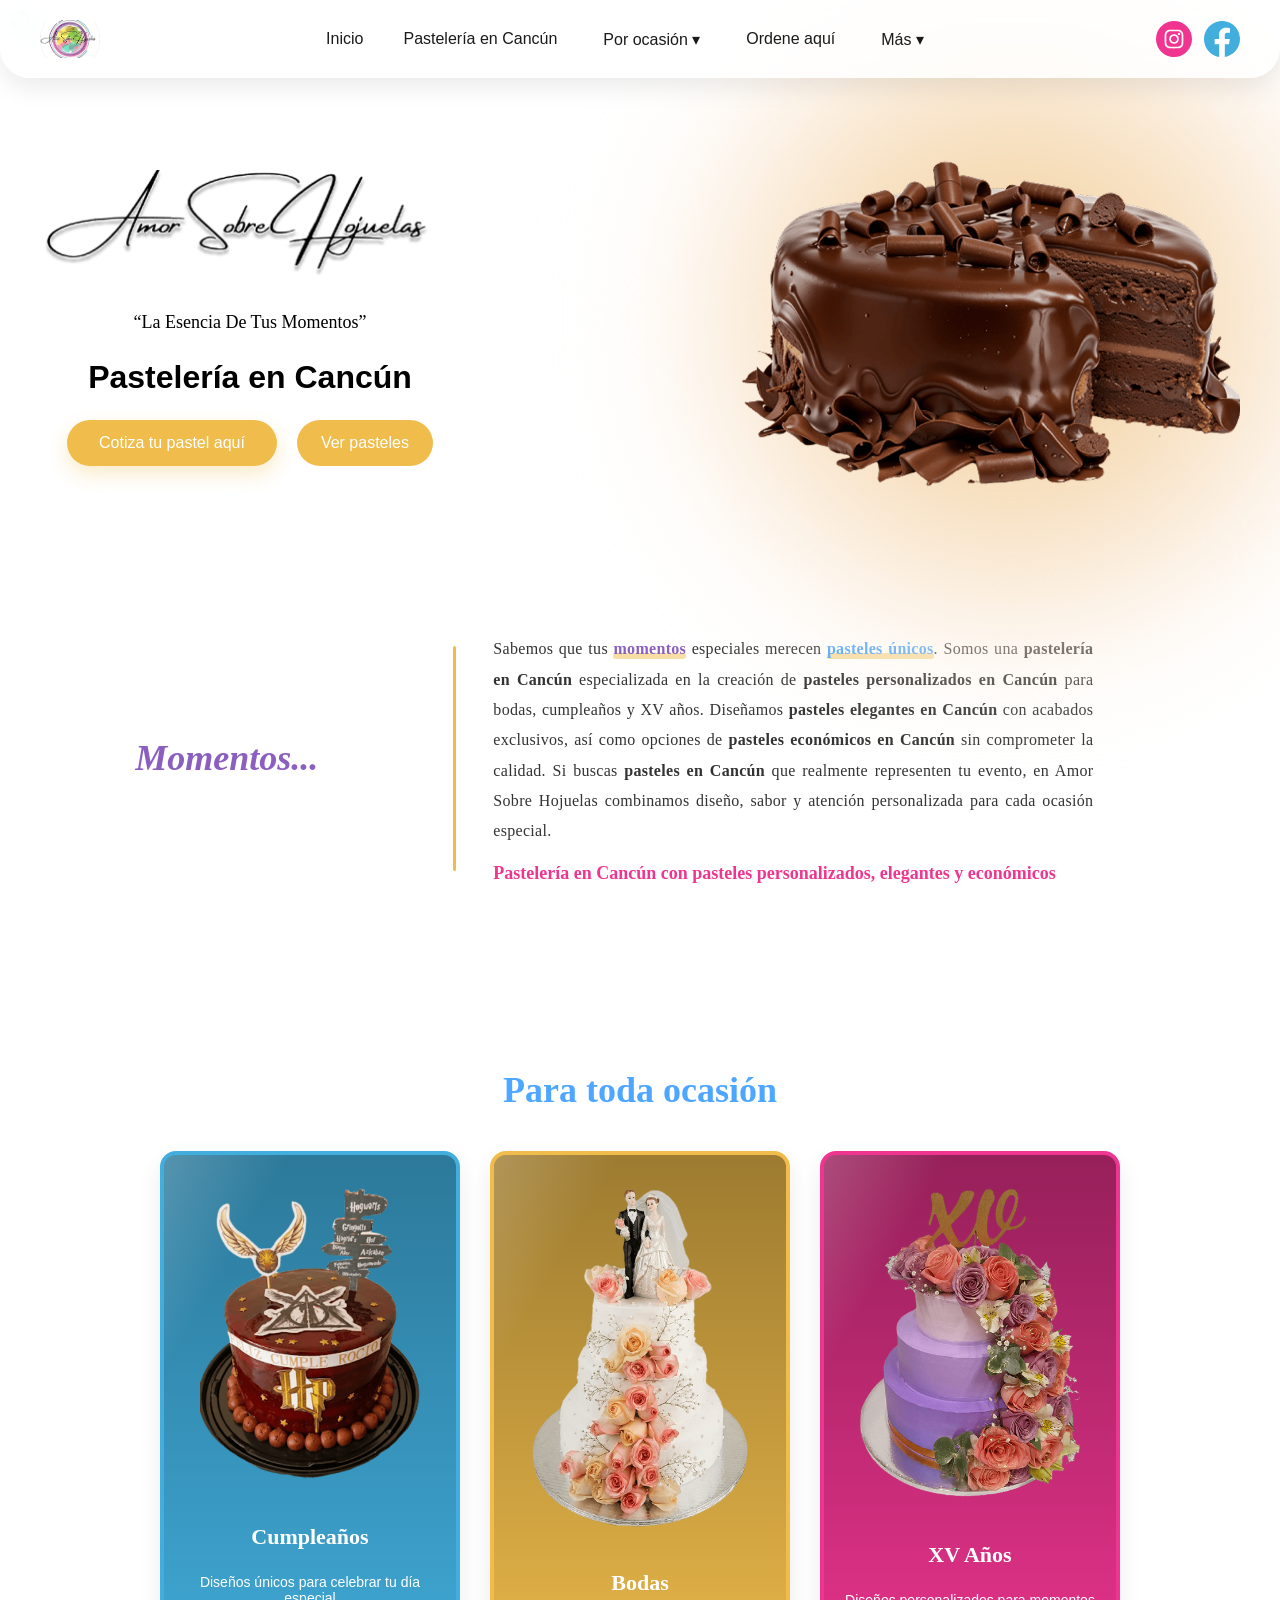
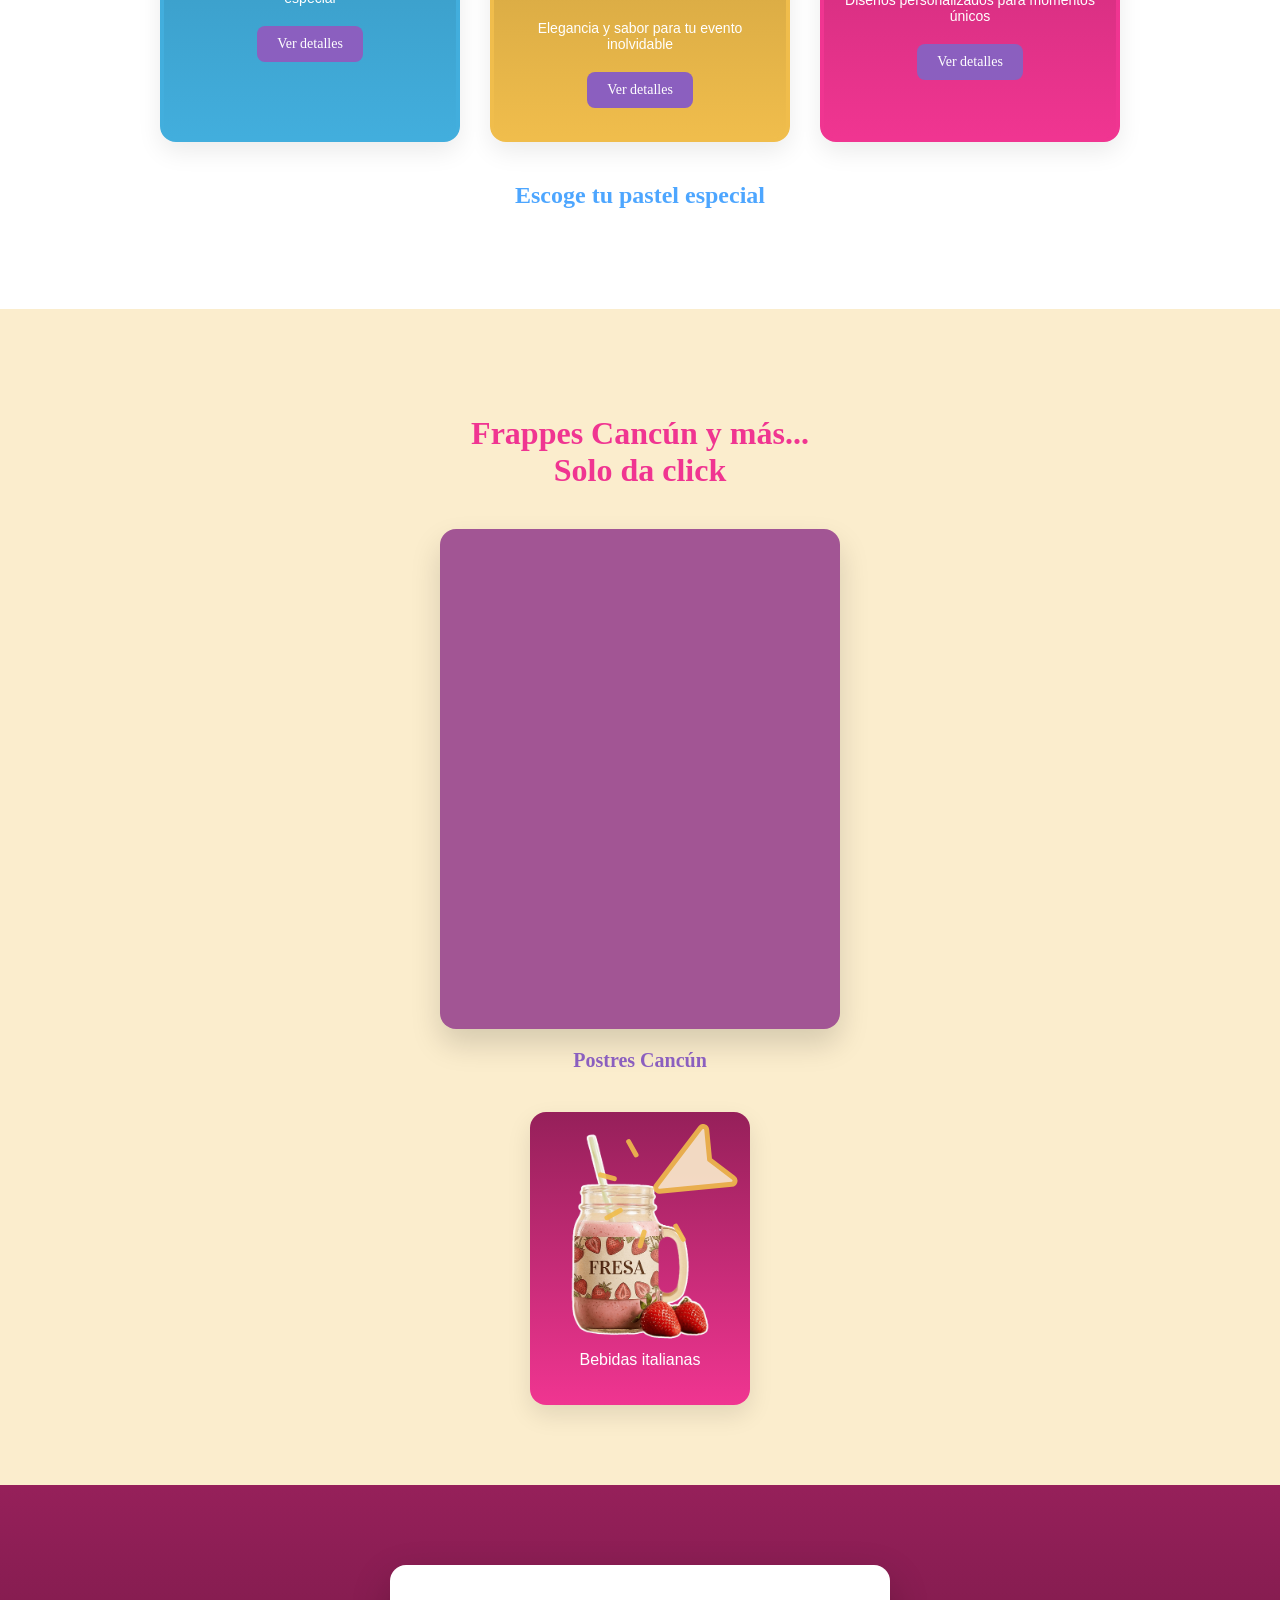
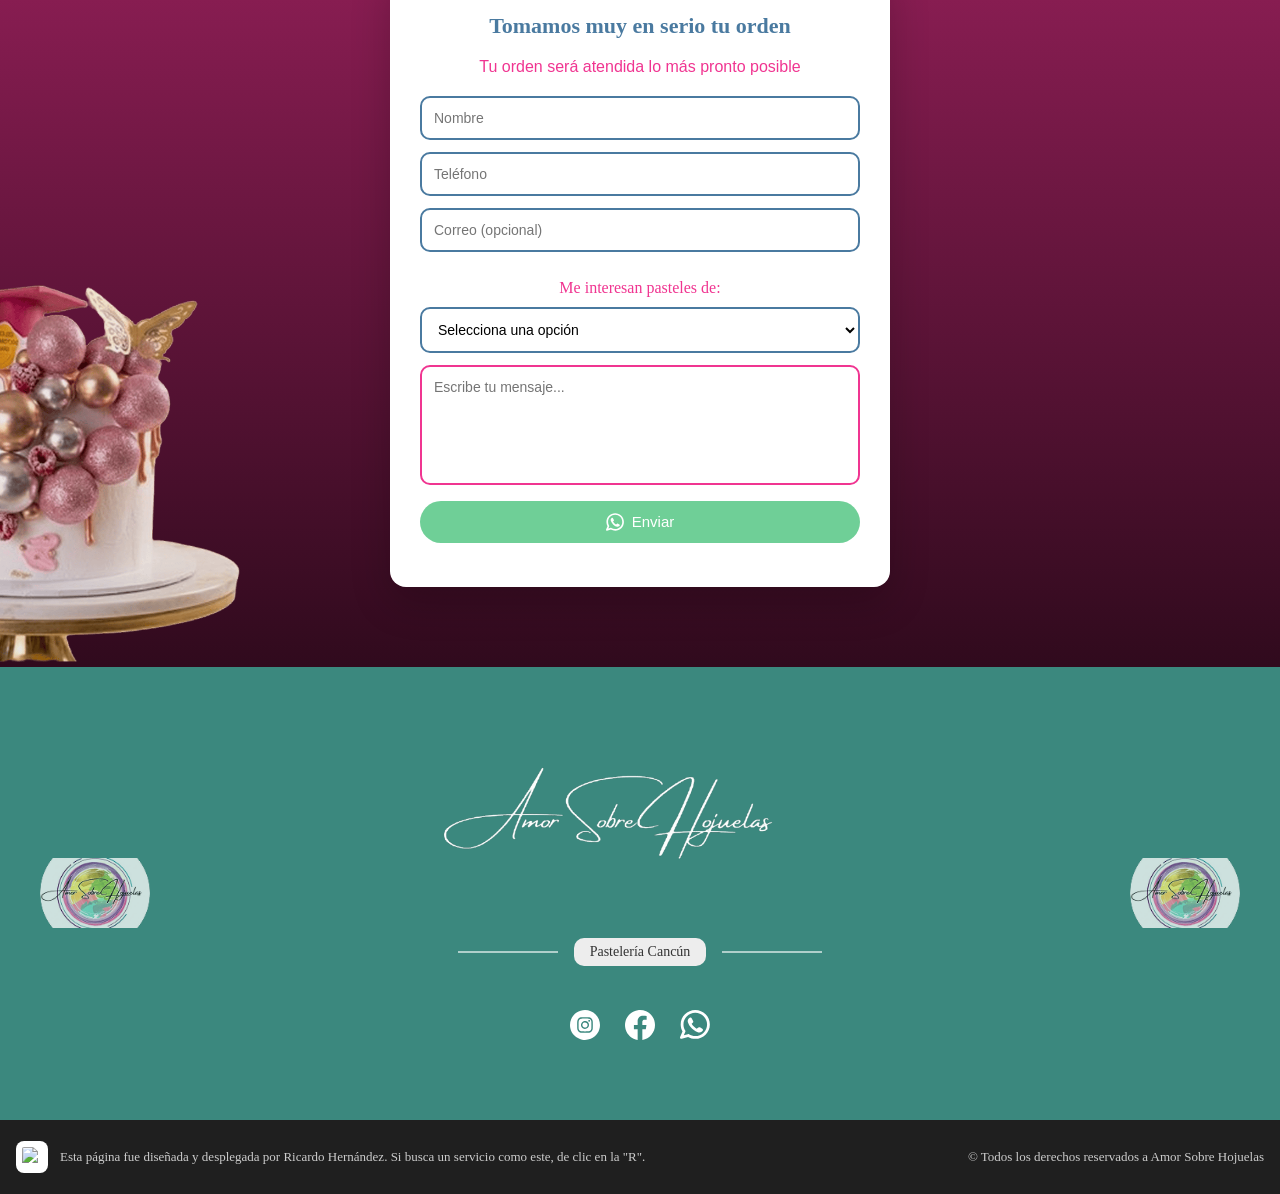
==== commit cc9b515f: "dia del niño" ====
--- a/index.html
+++ b/index.html
@@ -182,92 +182,6 @@
 
 </section>
 
-<!-- SECCION DIA DEL NIÑO -->
-<section class="promo-nino">
-
-  <div class="promo-nino-container">
-
-    <!-- TEXTO IZQUIERDA -->
-    <div class="promo-nino-text">
-
-      <span class="promo-tag">Promoción especial</span>
-
-      <h2>
-        Feliz Día del Niño
-      </h2>
-
-      <div class="promo-line"></div>
-
-      <h3>
-        En la compra de un pastel, llévate una pelota
-      </h3>
-
-      <p>
-        Celebra este Día del Niño con un pastel especial hecho con amor. 
-        En Amor Sobre Hojuelas queremos que tus pequeños disfruten un momento dulce, 
-        divertido e inolvidable.
-      </p>
-
-      <a 
-        href="https://wa.me/529988446518?text=Hola%2C%20me%20interesa%20la%20promoci%C3%B3n%20del%20D%C3%ADa%20del%20Ni%C3%B1o%20de%20pastel%20con%20pelota.%20%C2%BFMe%20pueden%20dar%20m%C3%A1s%20informaci%C3%B3n%20y%20decirme%20d%C3%B3nde%20se%20encuentran%3F"
-        target="_blank"
-        class="promo-btn"
-      >
-        <img src="assets/icons/whatsapp.svg" alt="WhatsApp">
-        Preguntar por promoción
-      </a>
-
-    </div>
-
-    <!-- IMAGEN CENTRO -->
-    <div class="promo-nino-img">
-      <img 
-        src="assets/img/cumpleaños_galeria4 (1).png" 
-        alt="Pastel personalizado para Día del Niño en Cancún"
-      >
-    </div>
-
-    <!-- INFO DERECHA -->
-    <div class="promo-nino-info">
-
-      <h3>
-        Pasteles para celebrar en Cancún
-      </h3>
-
-      <p>
-        Promoción disponible por tiempo limitado para pedidos especiales del Día del Niño.
-      </p>
-
-      <!-- FOTO DEL LOCAL -->
-      <div class="promo-local-card">
-        <img 
-          src="assets/img/ninopastelgratis.jpeg" 
-          alt="Local de Amor Sobre Hojuelas en Cancún"
-        >
-
-        <div class="promo-local-overlay">
-          <span>Visítanos en Cancún</span>
-          <strong>Pregunta por disponibilidad</strong>
-        </div>
-      </div>
-
-      <div class="promo-mini-card">
-        <span>Incluye:</span>
-        <strong>Pastel + pelota</strong>
-      </div>
-
-      <div class="promo-mini-card">
-        <span>Ideal para:</span>
-        <strong>Niños, fiestas y celebraciones</strong>
-      </div>
-
-    </div>
-
-  </div>
-
-</section>
-
-
 <!-- SECCION MOMENTOS -->
 <section class="momentos">
 
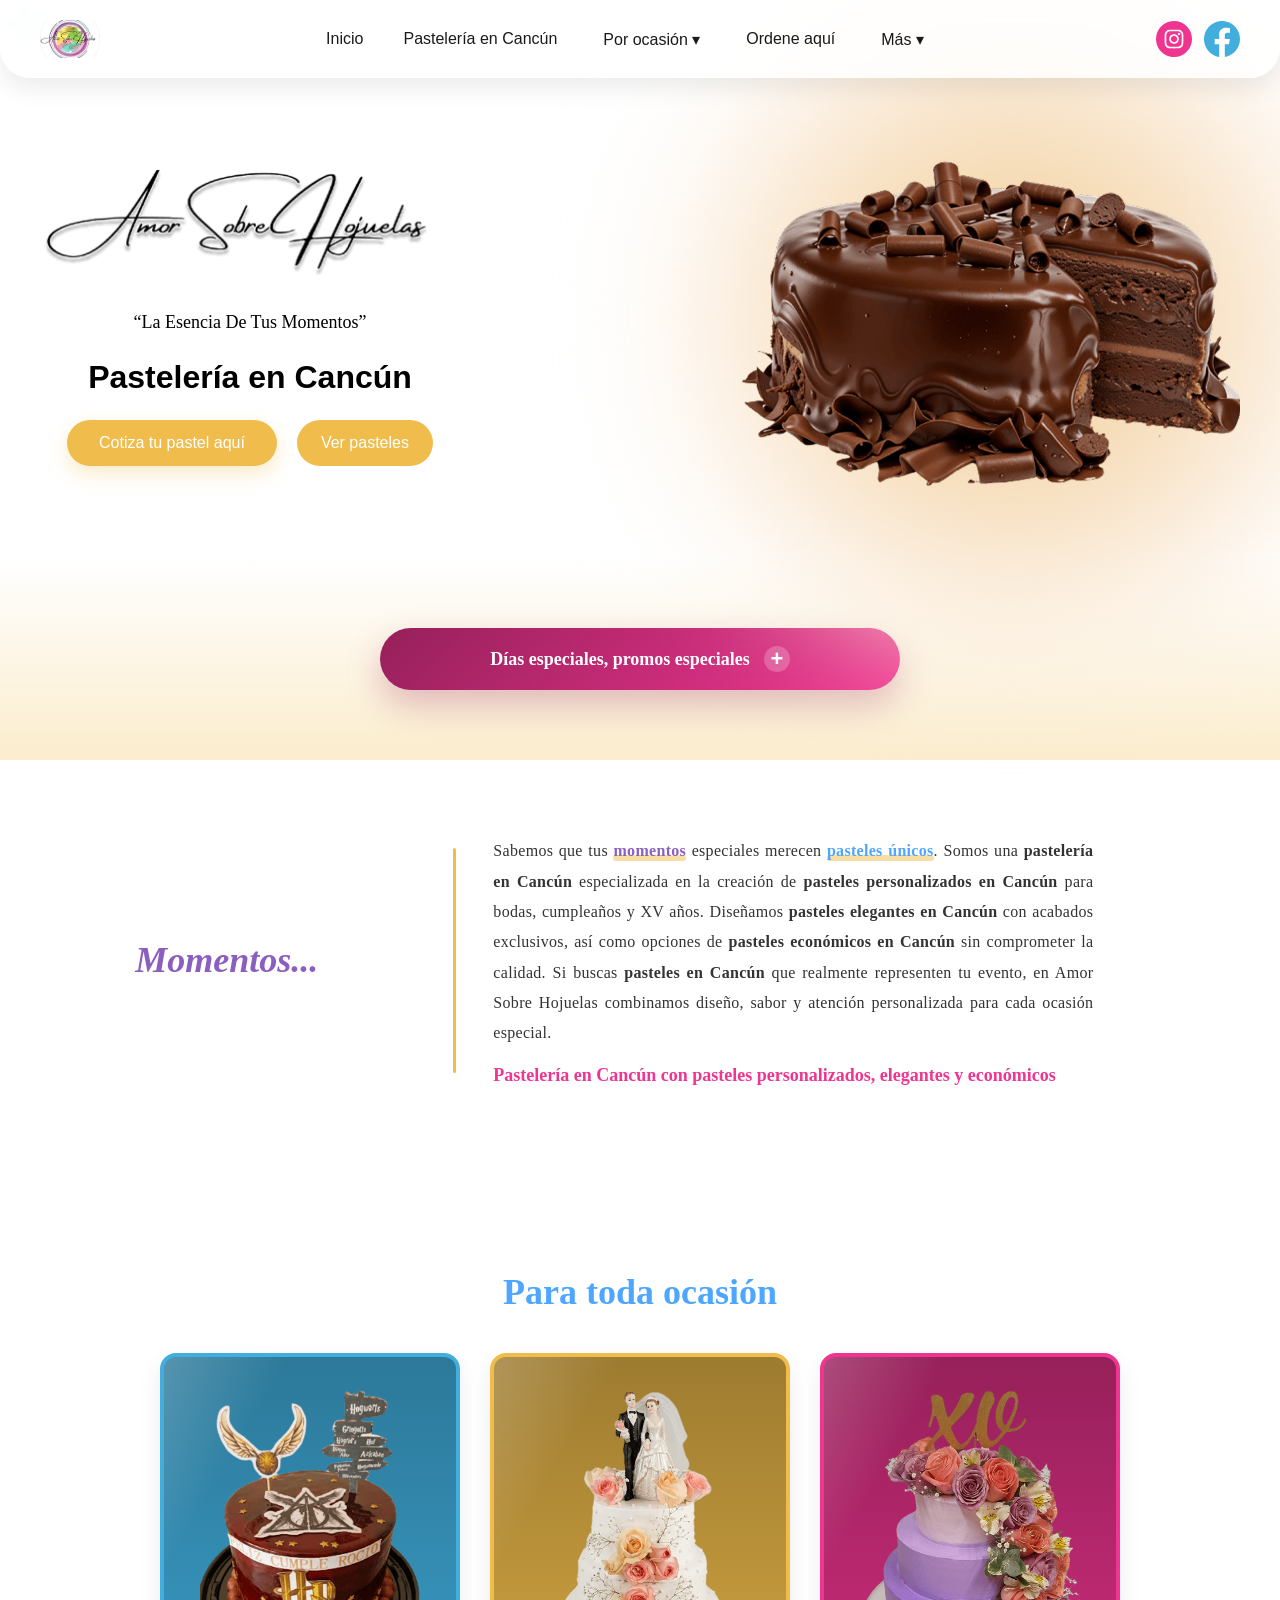
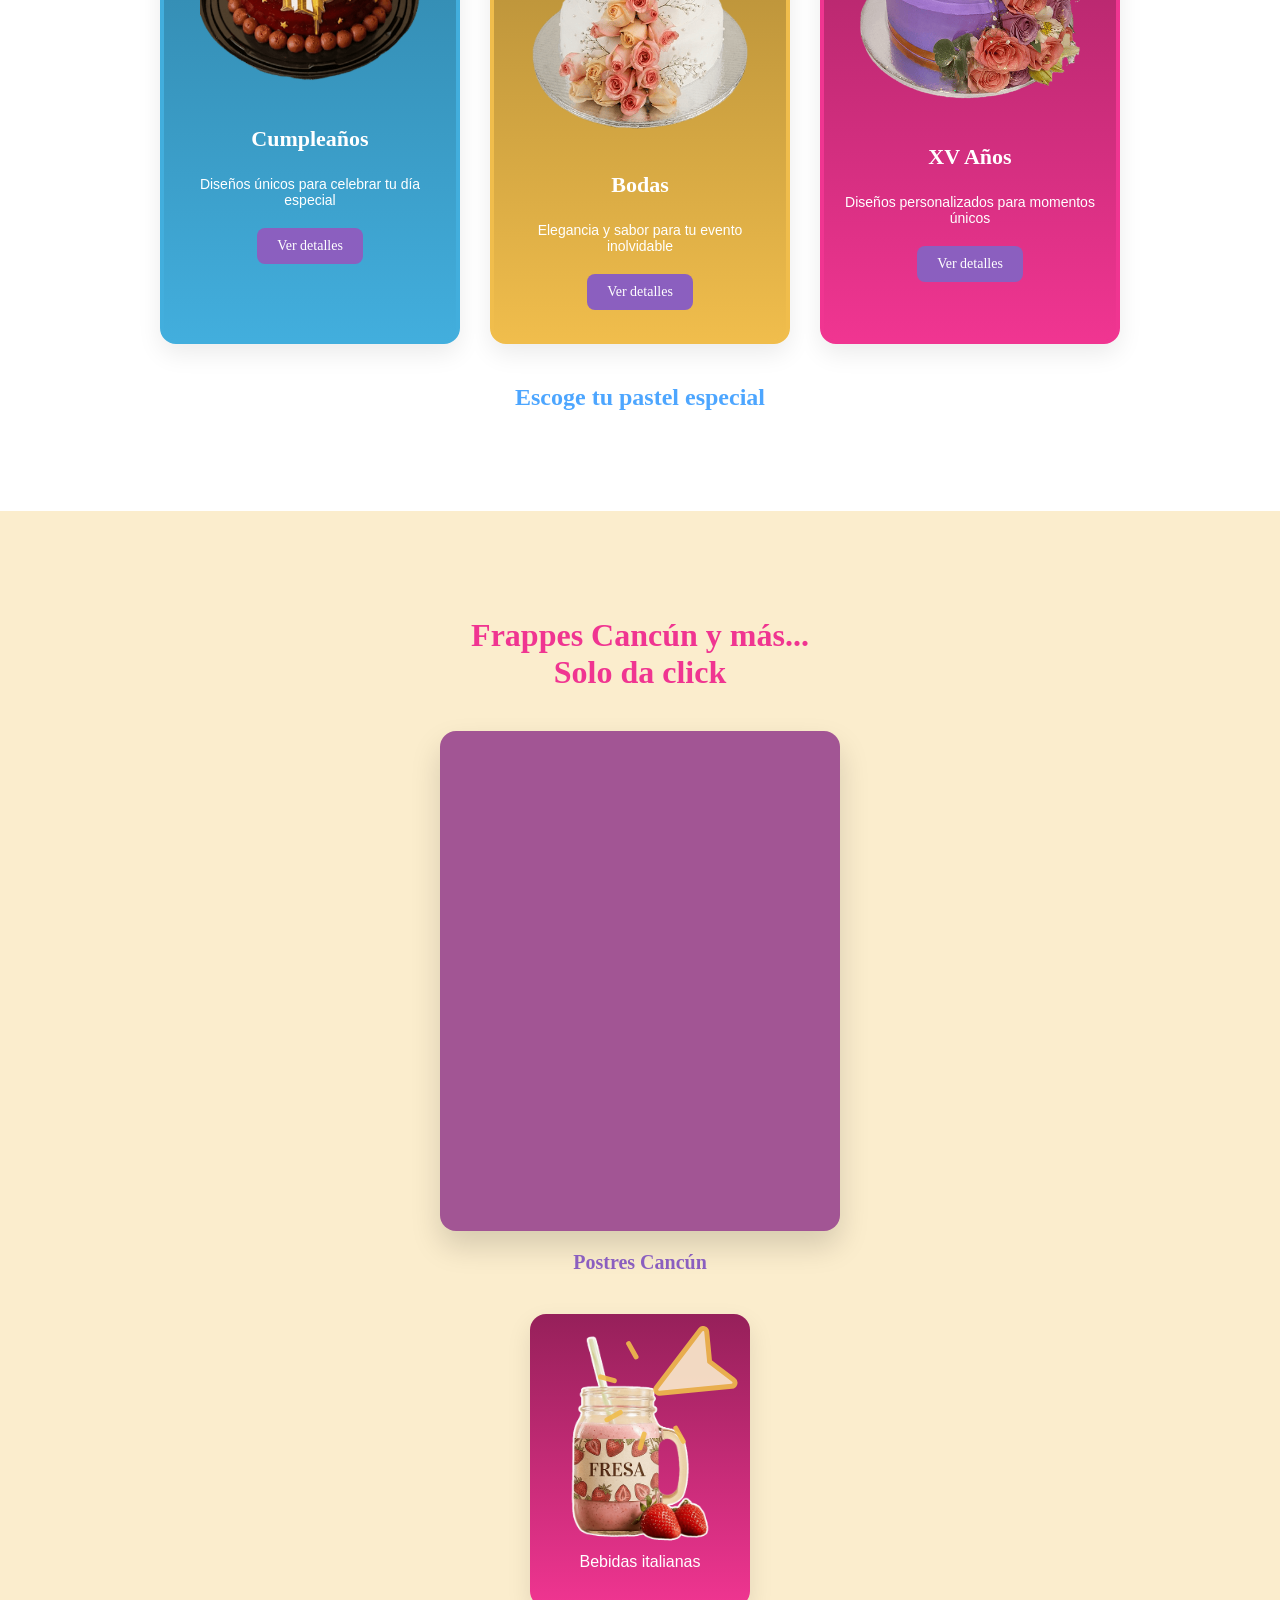
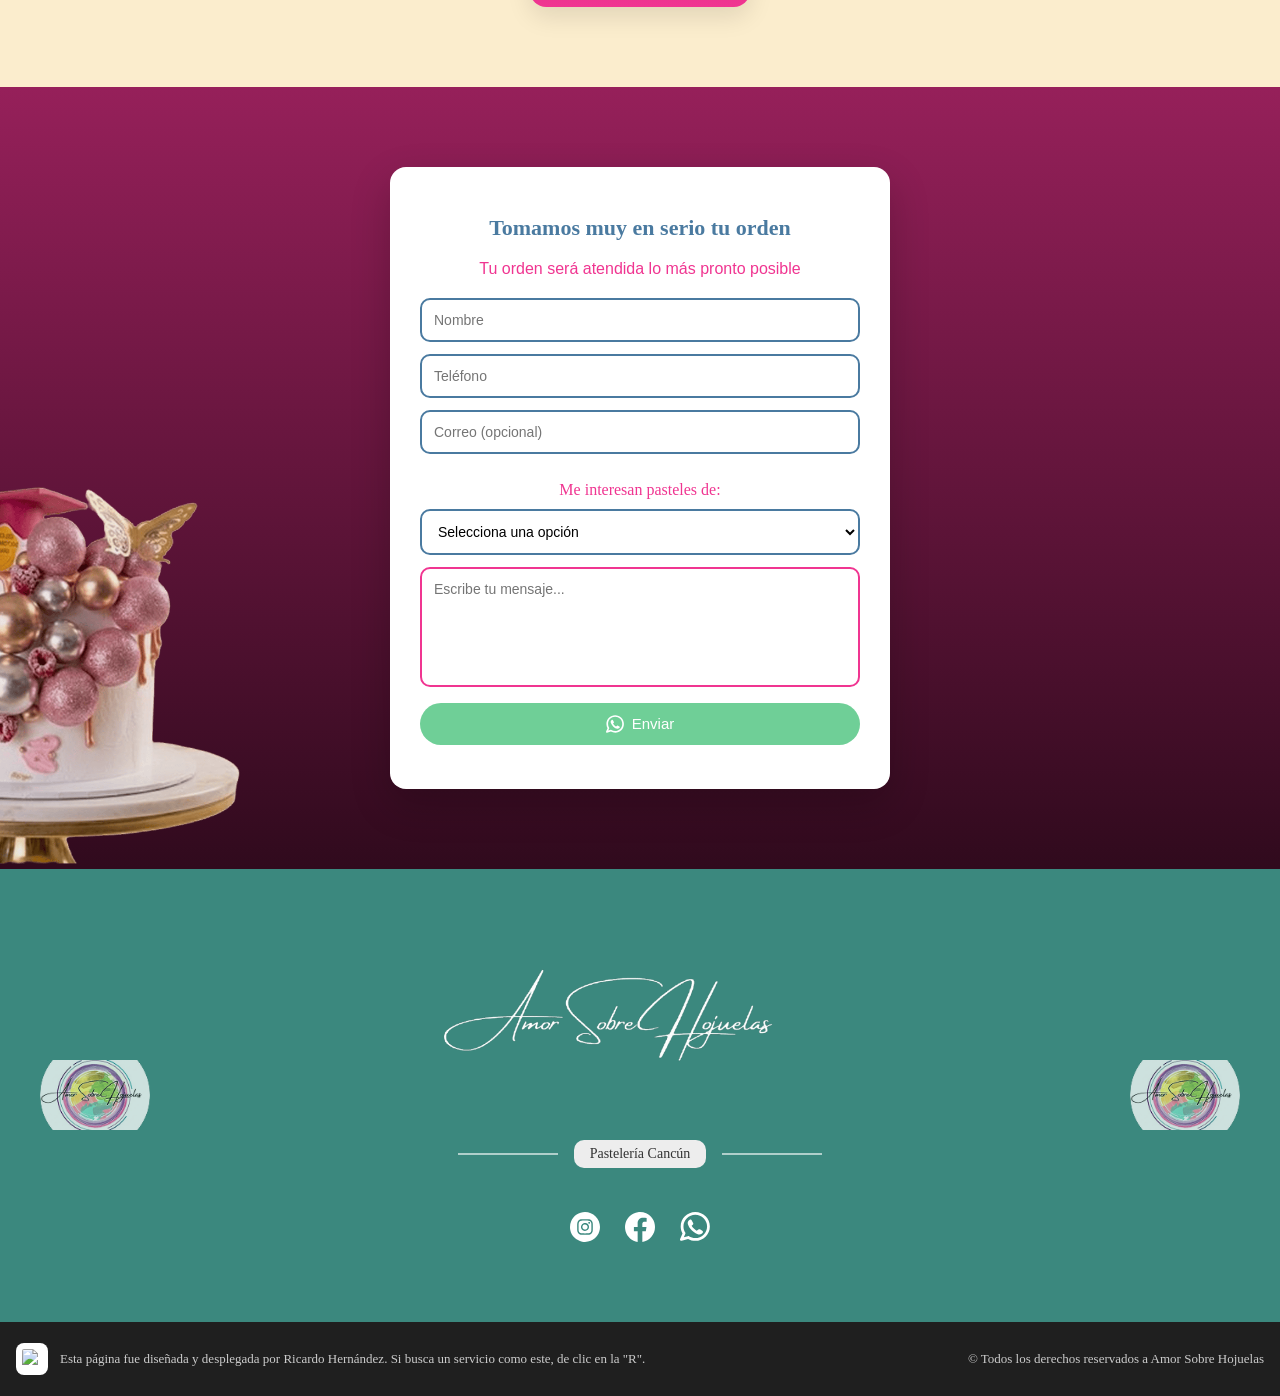
==== commit a22b7118: "SECCION_PROMOS" ====
--- a/index.html
+++ b/index.html
@@ -182,6 +182,167 @@
 
 </section>
 
+<!-- SECCION PROMOS ESPECIALES -->
+<section class="promos-especiales" id="promos-especiales">
+
+  <div class="promos-container">
+
+    <!-- BOTON PRINCIPAL -->
+    <button class="promos-toggle" id="promosToggle">
+      Días especiales, promos especiales
+      <span>+</span>
+    </button>
+
+    <!-- CONTENIDO DESPLEGABLE -->
+    <div class="promos-content" id="promosContent">
+
+      <h2 class="promos-title">Promociones especiales</h2>
+
+      <p class="promos-subtitle">
+        Celebra tus fechas favoritas con pasteles personalizados en Cancún y promociones por tiempo limitado.
+      </p>
+
+      <!-- GRID DE PROMOS -->
+      <div class="promos-grid" id="promosGrid">
+
+        <!-- CARD DIA DEL NIÑO -->
+        <div class="promo-card" id="promoNinoCard">
+
+          <div class="promo-card-image">
+            <img 
+              src="assets/img/cumpleaños_galeria5 (1).png" 
+              alt="Promoción de pastel para Día del Niño en Cancún"
+            >
+          </div>
+
+          <div class="promo-card-info">
+
+            <span class="promo-card-tag">Del 30 de abril al 3 de mayo</span>
+
+            <h3>Día del Niño</h3>
+
+            <p>
+              En la compra de un pastel, llévate una pelota. 
+              Promoción especial para celebrar con los pequeños de casa.
+            </p>
+
+            <button class="promo-card-btn" id="verPromoNino">
+              Ver detalles
+            </button>
+
+          </div>
+
+        </div>
+
+      </div>
+
+      <!-- DETALLE DIA DEL NIÑO -->
+      <div class="promo-detail" id="promoNinoDetail">
+
+        <section class="promo-nino">
+
+          <div class="promo-nino-container">
+
+            <!-- TEXTO IZQUIERDA -->
+            <div class="promo-nino-text">
+
+              <span class="promo-tag">Promoción especial</span>
+
+              <h2>Feliz Día del Niño</h2>
+
+              <div class="promo-line"></div>
+
+              <h3>
+                En la compra de un pastel, llévate una pelota
+              </h3>
+
+              <p>
+                Celebra este Día del Niño con un pastel especial hecho con amor. 
+                En Amor Sobre Hojuelas queremos que tus pequeños disfruten un momento dulce, 
+                divertido e inolvidable con una promoción disponible por tiempo limitado.
+              </p>
+
+              <p class="promo-date">
+                Disponible del <strong>30 de abril al 3 de mayo</strong>.
+              </p>
+
+              <div class="promo-actions">
+                <a 
+                  href="https://wa.me/529988446518?text=Hola%2C%20me%20interesa%20la%20promoci%C3%B3n%20del%20D%C3%ADa%20del%20Ni%C3%B1o%20de%20pastel%20con%20pelota.%20%C2%BFMe%20pueden%20dar%20m%C3%A1s%20informaci%C3%B3n%20y%20decirme%20d%C3%B3nde%20se%20encuentran%3F"
+                  target="_blank"
+                  class="promo-btn"
+                >
+                  <img src="assets/icons/whatsapp.svg" alt="WhatsApp">
+                  Preguntar por promoción
+                </a>
+
+                <button class="promo-close-btn" id="cerrarPromoNino">
+                  Cerrar detalles
+                </button>
+              </div>
+
+            </div>
+
+            <!-- IMAGEN CENTRO -->
+            <div class="promo-nino-img">
+              <img 
+                src="assets/img/cumpleaños_galeria4 (1).png" 
+                alt="Pastel personalizado para Día del Niño en Cancún"
+              >
+            </div>
+
+            <!-- INFO DERECHA -->
+            <div class="promo-nino-info">
+
+              <h3>Pasteles para celebrar en Cancún</h3>
+
+              <p>
+                Promoción disponible para pedidos especiales del Día del Niño. 
+                Ideal para fiestas infantiles, reuniones familiares y celebraciones escolares.
+              </p>
+
+              <!-- FOTO DEL LOCAL -->
+              <div class="promo-local-card">
+                <img 
+                  src="assets/img/ninopastelgratis.jpeg" 
+                  alt="Local de Amor Sobre Hojuelas en Cancún"
+                >
+
+                <div class="promo-local-overlay">
+                  <span>Servicio en Cancún</span>
+                  <strong>Pregunta por disponibilidad</strong>
+                </div>
+              </div>
+
+              <div class="promo-mini-card">
+                <span>Incluye:</span>
+                <strong>Pastel + pelota</strong>
+              </div>
+
+              <div class="promo-mini-card">
+                <span>Vigencia:</span>
+                <strong>30 de abril al 3 de mayo</strong>
+              </div>
+
+              <div class="promo-mini-card">
+                <span>Ideal para:</span>
+                <strong>Niños, fiestas y celebraciones</strong>
+              </div>
+
+            </div>
+
+          </div>
+
+        </section>
+
+      </div>
+
+    </div>
+
+  </div>
+
+</section>
+
 <!-- SECCION MOMENTOS -->
 <section class="momentos">
 
--- a/css/main.css
+++ b/css/main.css
@@ -15,4 +15,5 @@
 @import url("manzana.css");
 @import url("frutos_rojos.css");
 @import url("postres.css");
-@import url("diaDelNiño.css");+@import url("diaDelNiño.css");
+@import url("promos.css");
